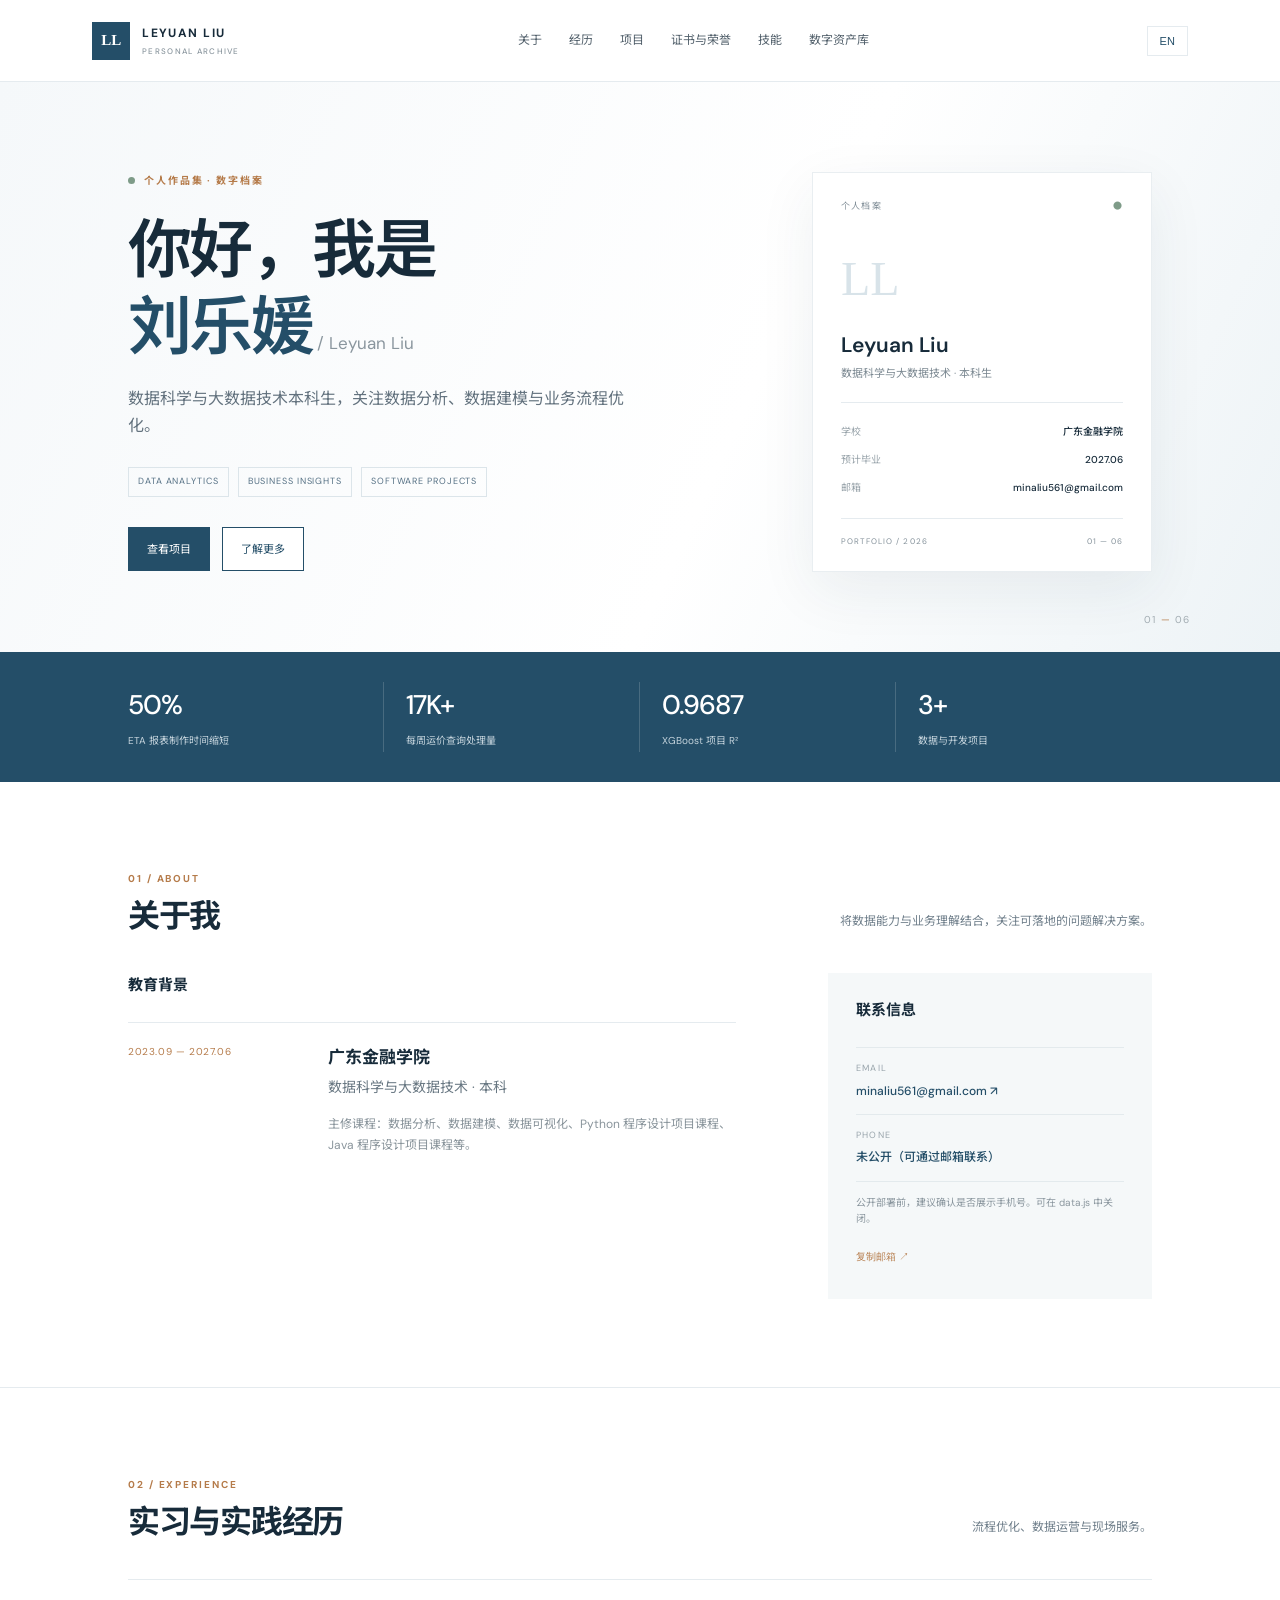
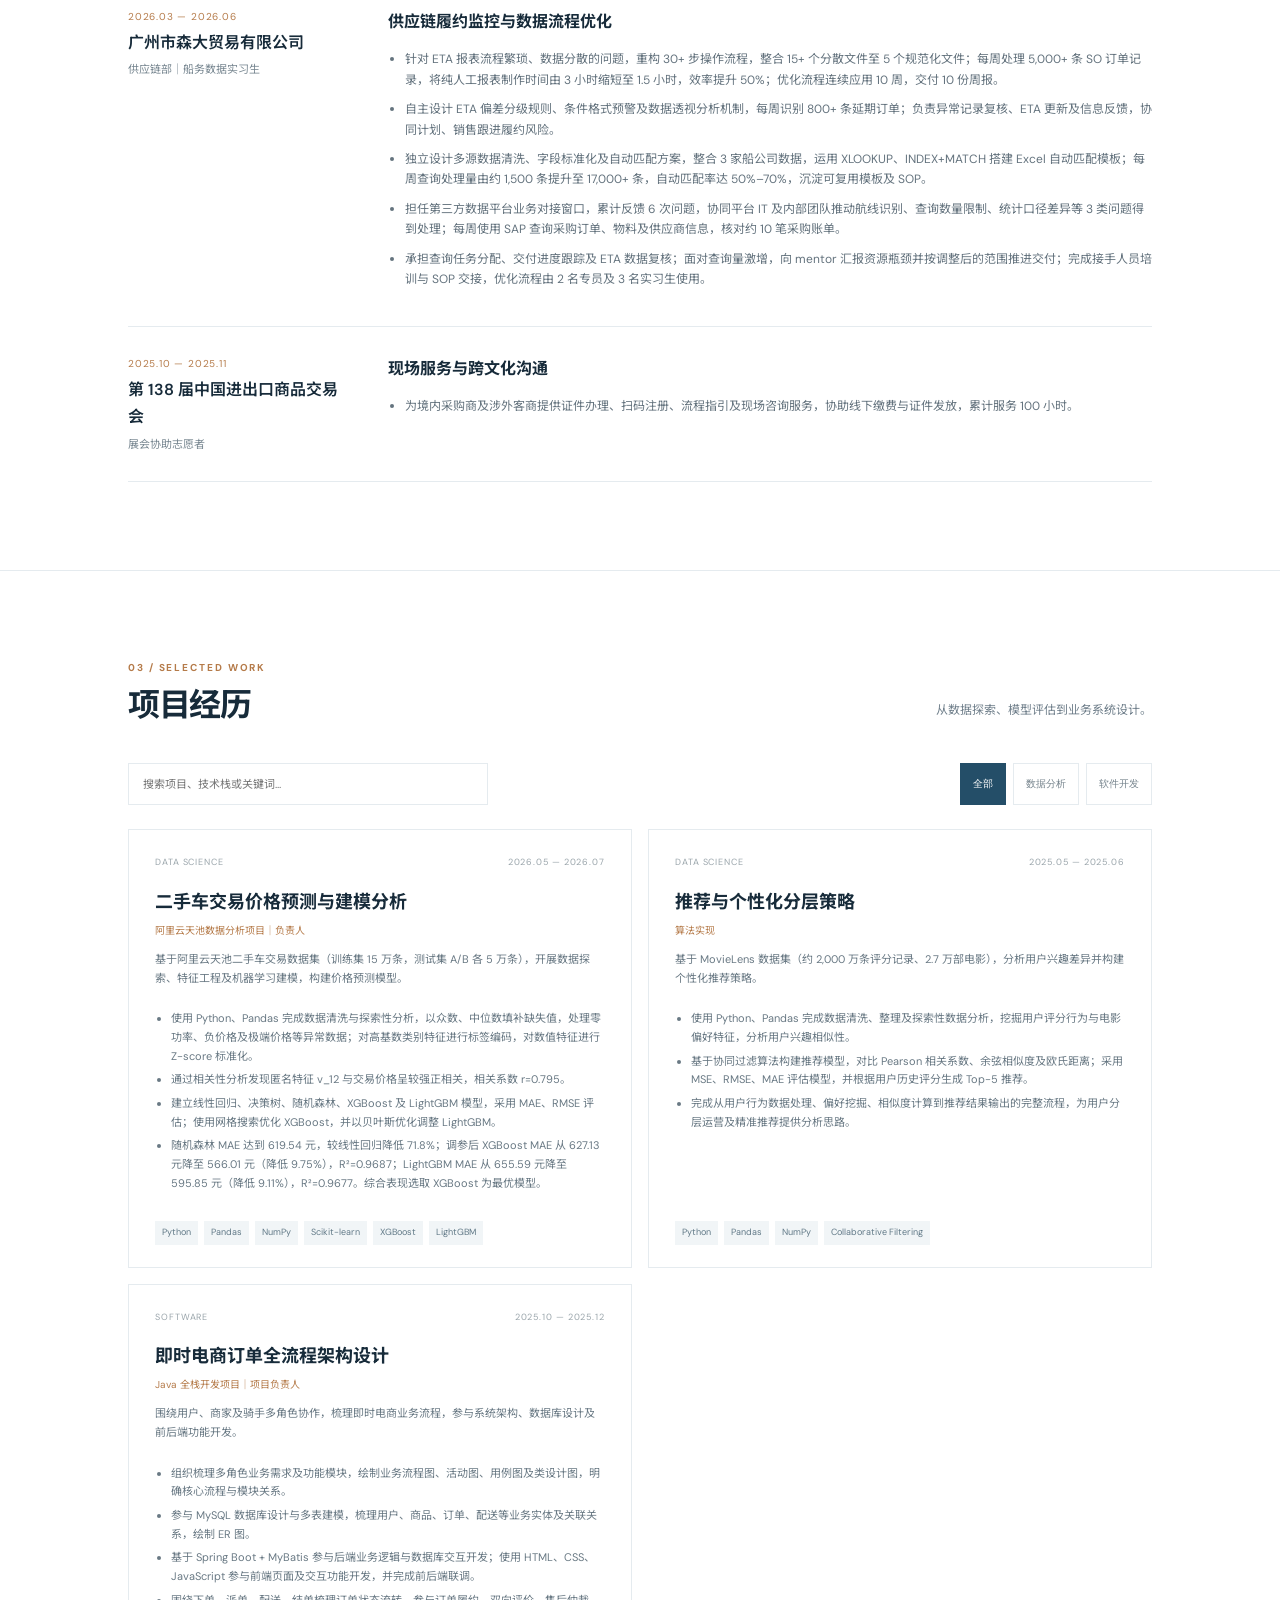
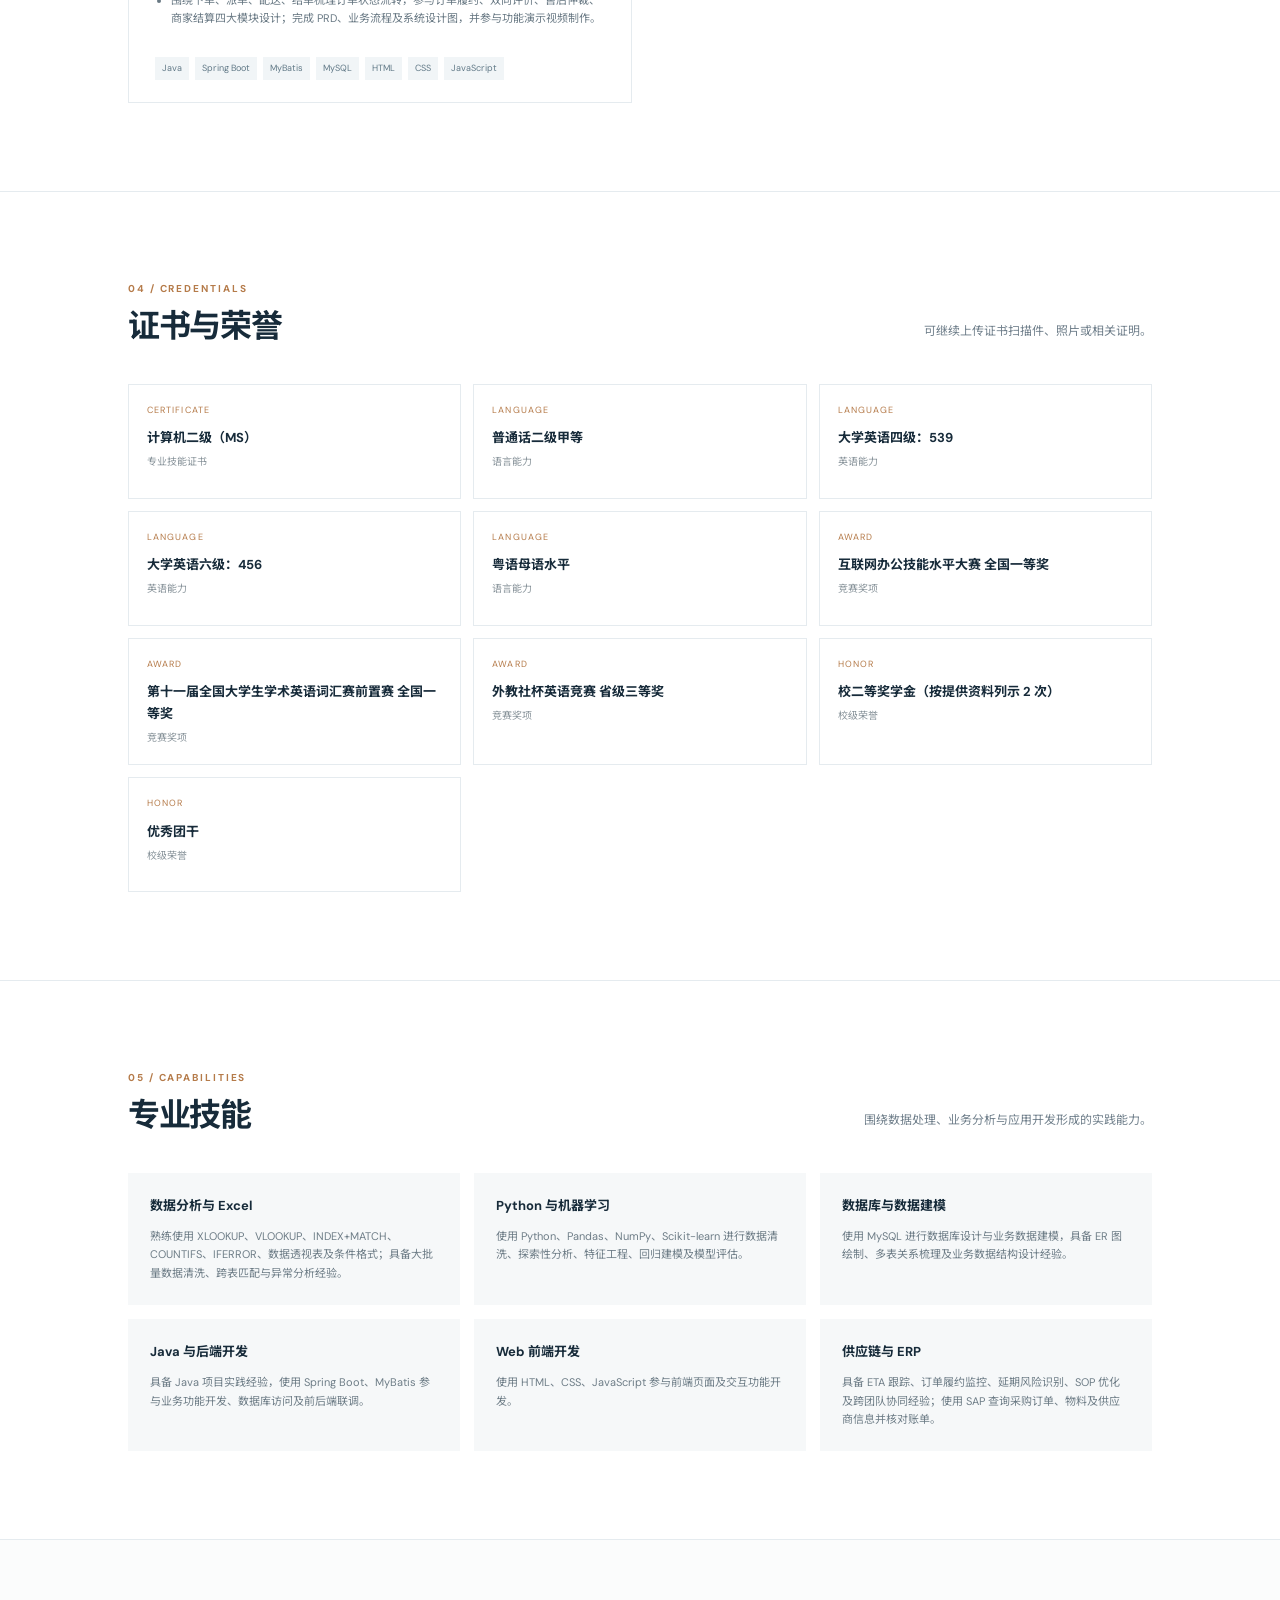
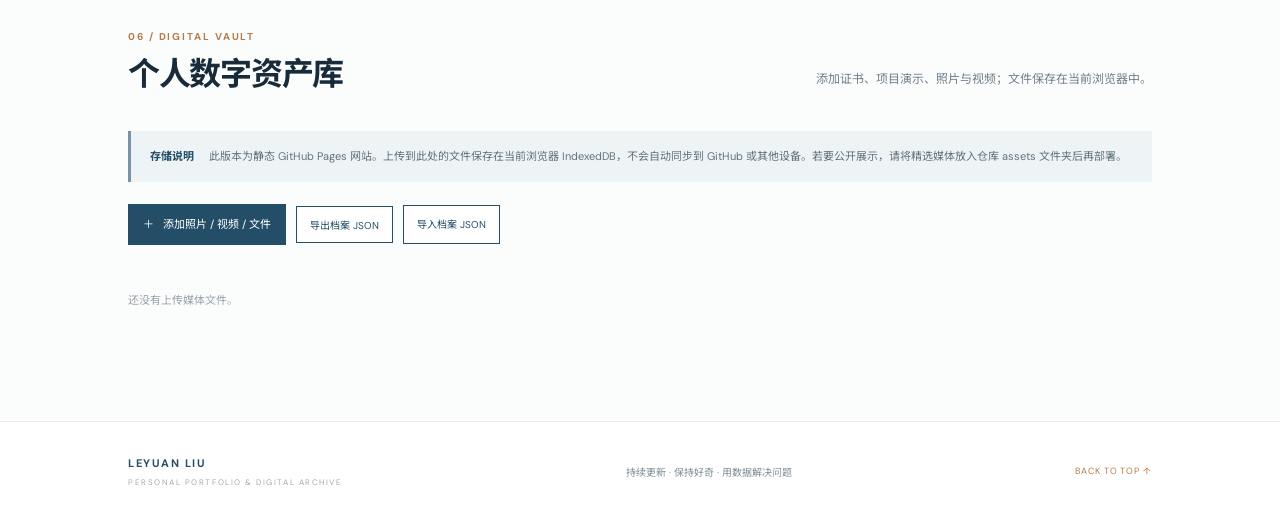
==== index.html @ 960353a4 "Add files via upload" ====
<!doctype html>
<html lang="zh-CN">
<head>
  <meta charset="utf-8">
  <meta name="viewport" content="width=device-width, initial-scale=1">
  <meta name="description" content="刘乐媛 Leyuan Liu — Personal Portfolio & Digital Archive">
  <title>刘乐媛 | Leyuan Liu — Personal Portfolio</title>
  <link rel="preconnect" href="https://fonts.googleapis.com">
  <link rel="preconnect" href="https://fonts.gstatic.com" crossorigin>
  <link href="https://fonts.googleapis.com/css2?family=DM+Sans:wght@400;500;600;700&family=Noto+Sans+SC:wght@400;500;600;700;800&display=swap" rel="stylesheet">
  <link rel="stylesheet" href="styles.css">
</head>
<body>
  <div class="shell">
    <header class="topbar">
      <a class="brand" href="#home"><span class="brand-mark">LL</span><span>LEYUAN LIU<span class="brand-sub">PERSONAL ARCHIVE</span></span></a>
      <nav id="nav">
        <a href="#about" data-i18n="navAbout">关于</a><a href="#experience" data-i18n="navExperience">经历</a>
        <a href="#projects" data-i18n="navProjects">项目</a><a href="#credentials" data-i18n="navCredentials">证书与荣誉</a>
        <a href="#skills" data-i18n="navSkills">技能</a><a href="#vault" data-i18n="navVault">数字资产库</a>
      </nav>
      <div class="top-actions">
        <button class="lang-btn" id="langToggle" aria-label="Switch language">EN</button>
        <button class="menu-btn" id="menuToggle" aria-label="Open menu">☰</button>
      </div>
    </header>

    <main id="home">
      <section class="hero">
        <div class="hero-copy">
          <div class="eyebrow"><span class="pulse"></span><span data-i18n="heroEyebrow">个人作品集 · 数字档案</span></div>
          <h1><span data-i18n="heroHello">你好，我是</span><br><em>刘乐媛</em><span class="latin"> / Leyuan Liu</span></h1>
          <p class="hero-lead" data-i18n="heroLead">数据科学与大数据技术本科生，关注数据分析、数据建模与业务流程优化。</p>
          <div class="hero-tags"><span>DATA ANALYTICS</span><span>BUSINESS INSIGHTS</span><span>SOFTWARE PROJECTS</span></div>
          <div class="hero-actions">
            <a class="btn primary" href="#projects" data-i18n="viewProjects">查看项目 <span>↗</span></a>
            <a class="btn secondary" href="#about" data-i18n="moreAbout">了解更多</a>
          </div>
        </div>
        <div class="hero-panel">
          <div class="panel-top"><span data-i18n="profileCard">个人档案</span><span class="live-dot">●</span></div>
          <div class="monogram">LL</div>
          <div class="panel-name">Leyuan Liu</div>
          <div class="panel-role" data-i18n="studentRole">数据科学与大数据技术 · 本科生</div>
          <div class="panel-divider"></div>
          <div class="panel-meta"><span data-i18n="locationLabel">学校</span><b data-i18n="schoolShort">广东金融学院</b></div>
          <div class="panel-meta"><span data-i18n="gradLabel">预计毕业</span><b>2027.06</b></div>
          <div class="panel-meta"><span data-i18n="emailLabel">邮箱</span><b>minaliu561@gmail.com</b></div>
          <div class="panel-foot"><span>PORTFOLIO / 2026</span><span>01 — 06</span></div>
        </div>
        <div class="hero-index">01 <span>—</span> 06</div>
      </section>

      <section class="metrics">
        <div><strong>50%</strong><span data-i18n="metric1">ETA 报表制作时间缩短</span></div>
        <div><strong>17K+</strong><span data-i18n="metric2">每周运价查询处理量</span></div>
        <div><strong>0.9687</strong><span data-i18n="metric3">XGBoost 项目 R²</span></div>
        <div><strong>3+</strong><span data-i18n="metric4">数据与开发项目</span></div>
      </section>

      <section class="section" id="about">
        <div class="section-head"><div><div class="kicker">01 / ABOUT</div><h2 data-i18n="aboutTitle">关于我</h2></div><p data-i18n="aboutIntro">将数据能力与业务理解结合，关注可落地的问题解决方案。</p></div>
        <div class="about-grid">
          <article class="about-main">
            <h3 data-i18n="educationTitle">教育背景</h3>
            <div class="timeline-item">
              <div class="timeline-date">2023.09 — 2027.06</div>
              <div><h4 data-i18n="university">广东金融学院</h4><p data-i18n="major">数据科学与大数据技术 · 本科</p><p class="muted" data-i18n="courses">主修课程：数据分析、数据建模、数据可视化、Python 程序设计项目课程、Java 程序设计项目课程等。</p></div>
            </div>
          </article>
          <aside class="contact-card">
            <h3 data-i18n="contactTitle">联系信息</h3>
            <p><span>EMAIL</span><a href="mailto:minaliu561@gmail.com">minaliu561@gmail.com ↗</a></p>
            <p><span>PHONE</span><b id="phoneText">+86 178 1728 1152</b></p>
            <p class="privacy-note" data-i18n="privacyNote">公开部署前，建议确认是否展示手机号。可在 data.js 中关闭。</p>
            <button class="text-btn" id="copyEmail" data-i18n="copyEmail">复制邮箱 ↗</button>
          </aside>
        </div>
      </section>

      <section class="section" id="experience">
        <div class="section-head"><div><div class="kicker">02 / EXPERIENCE</div><h2 data-i18n="experienceTitle">实习与实践经历</h2></div><p data-i18n="experienceIntro">流程优化、数据运营与现场服务。</p></div>
        <div id="experienceList" class="stack-list"></div>
      </section>

      <section class="section" id="projects">
        <div class="section-head"><div><div class="kicker">03 / SELECTED WORK</div><h2 data-i18n="projectsTitle">项目经历</h2></div><p data-i18n="projectsIntro">从数据探索、模型评估到业务系统设计。</p></div>
        <div class="filter-row"><input id="searchInput" type="search" data-i18n-placeholder="searchPlaceholder" placeholder="搜索项目、技术栈或关键词…"><div id="filterButtons" class="filters"></div></div>
        <div id="projectGrid" class="project-grid"></div>
      </section>

      <section class="section" id="credentials">
        <div class="section-head"><div><div class="kicker">04 / CREDENTIALS</div><h2 data-i18n="credentialsTitle">证书与荣誉</h2></div><p data-i18n="credentialsIntro">可继续上传证书扫描件、照片或相关证明。</p></div>
        <div id="credentialGrid" class="credential-grid"></div>
      </section>

      <section class="section" id="skills">
        <div class="section-head"><div><div class="kicker">05 / CAPABILITIES</div><h2 data-i18n="skillsTitle">专业技能</h2></div><p data-i18n="skillsIntro">围绕数据处理、业务分析与应用开发形成的实践能力。</p></div>
        <div id="skillGrid" class="skill-grid"></div>
      </section>

      <section class="section vault-section" id="vault">
        <div class="section-head"><div><div class="kicker">06 / DIGITAL VAULT</div><h2 data-i18n="vaultTitle">个人数字资产库</h2></div><p data-i18n="vaultIntro">添加证书、项目演示、照片与视频；文件保存在当前浏览器中。</p></div>
        <div class="vault-notice"><b data-i18n="vaultNoticeTitle">存储说明</b><span data-i18n="vaultNotice">此版本为静态 GitHub Pages 网站。上传到此处的文件保存在当前浏览器 IndexedDB，不会自动同步到 GitHub 或其他设备。若要公开展示，请将精选媒体放入仓库 assets 文件夹后再部署。</span></div>
        <div class="vault-controls">
          <label class="upload-btn">＋ <span data-i18n="addMedia">添加照片 / 视频 / 文件</span><input id="mediaInput" type="file" accept="image/*,video/*,.pdf" multiple hidden></label>
          <button class="btn secondary small" id="exportData" data-i18n="exportData">导出档案 JSON</button>
          <label class="btn secondary small import-btn" data-i18n="importData">导入档案 JSON<input id="importInput" type="file" accept="application/json" hidden></label>
        </div>
        <div id="mediaGrid" class="media-grid"><div class="empty-state" data-i18n="emptyMedia">还没有上传媒体文件。</div></div>
      </section>
    </main>
    <footer><div class="footer-brand">LEYUAN LIU<span>PERSONAL PORTFOLIO & DIGITAL ARCHIVE</span></div><div data-i18n="footerText">持续更新 · 保持好奇 · 用数据解决问题</div><a href="#home">BACK TO TOP ↑</a></footer>
  </div>
  <script src="data.js"></script>
  <script src="app.js"></script>
</body>
</html>
---- styles.css ----
*{box-sizing:border-box} :root{--ink:#172b3a;--muted:#71808c;--line:#e5ebef;--paper:#f7f9fa;--blue:#244e68;--blue2:#dce8ee;--accent:#b57b4a;--white:#fff}html{scroll-behavior:smooth;scroll-padding-top:90px}body{margin:0;background:var(--paper);color:var(--ink);font-family:"DM Sans","Noto Sans SC",sans-serif;font-size:14px;line-height:1.7}.shell{max-width:1440px;margin:auto;background:#fff;min-height:100vh}.topbar{height:82px;padding:0 7.2%;display:flex;align-items:center;justify-content:space-between;border-bottom:1px solid var(--line);position:sticky;top:0;background:rgba(255,255,255,.95);backdrop-filter:blur(14px);z-index:20}.brand{display:flex;align-items:center;gap:12px;text-decoration:none;color:var(--ink);font-weight:700;letter-spacing:.12em;font-size:12px}.brand-mark{width:38px;height:38px;background:var(--blue);color:#fff;display:grid;place-items:center;font-family:Georgia,serif;font-size:15px;letter-spacing:0}.brand-sub{display:block;font-size:8px;color:#8a969e;letter-spacing:.16em;font-weight:500;margin-top:2px}nav{display:flex;gap:27px}nav a{color:#53616c;text-decoration:none;font-size:12px}nav a:hover{color:var(--accent)}.top-actions{display:flex;gap:10px}.lang-btn,.menu-btn{border:1px solid var(--line);background:white;padding:8px 12px;color:var(--blue);font-size:11px;cursor:pointer}.menu-btn{display:none}.hero{position:relative;min-height:520px;padding:90px 10% 80px;background:linear-gradient(115deg,#f5f8fa 0%,#fff 58%,#edf3f6 100%);display:grid;grid-template-columns:1.25fr .75fr;align-items:center;gap:8%}.eyebrow,.kicker{font-size:10px;letter-spacing:.19em;color:var(--accent);font-weight:700}.pulse{display:inline-block;width:7px;height:7px;border-radius:50%;background:#7e9b88;margin-right:9px}.hero h1{font-size:clamp(38px,5vw,64px);line-height:1.2;letter-spacing:-.04em;margin:24px 0 18px;font-weight:600}.hero h1 em{font-style:normal;color:var(--blue)}.latin{font-size:17px;color:#8a969e;letter-spacing:0;font-weight:400}.hero-lead{max-width:510px;color:#63727e;font-size:16px}.hero-tags{display:flex;flex-wrap:wrap;gap:9px;margin:28px 0}.hero-tags span{font-size:9px;letter-spacing:.1em;color:#557084;border:1px solid #dce5ea;padding:6px 9px}.hero-actions{display:flex;gap:12px;margin-top:30px}.btn{display:inline-flex;align-items:center;gap:20px;text-decoration:none;padding:12px 18px;font-size:11px;cursor:pointer;border:1px solid var(--blue);font-family:inherit}.primary{background:var(--blue);color:#fff}.secondary{background:#fff;color:var(--blue)}.btn:hover,.upload-btn:hover{transform:translateY(-1px)}.hero-panel{background:#fff;padding:26px 28px 22px;box-shadow:0 18px 55px #213d4b12;border:1px solid #e9eef1;max-width:340px;width:100%;justify-self:end}.panel-top,.panel-foot{display:flex;justify-content:space-between;color:#84919a;font-size:9px;letter-spacing:.13em}.live-dot{color:#7e9b88}.monogram{font-family:Georgia,serif;font-size:48px;color:#d8e3e9;margin:24px 0 8px}.panel-name{font-size:21px;font-weight:600}.panel-role{font-size:11px;color:#7c8992}.panel-divider{height:1px;background:var(--line);margin:20px 0}.panel-meta{display:flex;justify-content:space-between;gap:12px;font-size:10px;margin:11px 0}.panel-meta span{color:#98a3aa}.panel-meta b{font-weight:500;text-align:right}.panel-foot{border-top:1px solid var(--line);padding-top:16px;margin-top:22px;font-size:8px}.hero-index{position:absolute;bottom:24px;right:7%;font-size:10px;color:#a1abb1;letter-spacing:.12em}.hero-index span{color:var(--accent)}.metrics{display:grid;grid-template-columns:repeat(4,1fr);padding:30px 10%;background:var(--blue);color:#fff}.metrics div{padding:0 22px;border-right:1px solid #ffffff2a}.metrics div:first-child{padding-left:0}.metrics div:last-child{border:0}.metrics strong{display:block;font-size:27px;font-weight:500;letter-spacing:-.04em}.metrics span{font-size:10px;color:#c4d3dc}.section{padding:88px 10%;border-bottom:1px solid var(--line)}.section-head{display:flex;justify-content:space-between;align-items:end;gap:30px;margin-bottom:38px}.section-head h2{font-size:32px;line-height:1.2;margin:10px 0 0;letter-spacing:-.04em}.section-head>p{max-width:360px;color:var(--muted);font-size:12px;margin:0 0 4px}.about-grid{display:grid;grid-template-columns:1.5fr .8fr;gap:9%}.about-main h3,.contact-card h3{font-size:15px;margin:0 0 24px}.timeline-item{display:grid;grid-template-columns:175px 1fr;gap:25px;padding:20px 0;border-top:1px solid var(--line)}.timeline-date{font-size:10px;color:var(--accent);letter-spacing:.06em}.timeline-item h4{margin:0;font-size:17px}.timeline-item p{margin:4px 0;color:#687782}.timeline-item .muted{font-size:12px;color:#89949b;margin-top:14px}.contact-card{background:#f5f8f9;padding:25px 28px}.contact-card p{border-top:1px solid #e3eaed;padding:13px 0;margin:0;display:flex;flex-direction:column;gap:4px}.contact-card p span{font-size:9px;color:#98a4ab;letter-spacing:.14em}.contact-card a,.contact-card b{font-size:12px;color:var(--blue);font-weight:500;text-decoration:none;overflow-wrap:anywhere}.privacy-note{font-size:10px;color:#8a969e!important;line-height:1.6}.text-btn{border:0;background:none;color:var(--accent);font-size:10px;padding:10px 0;cursor:pointer}.stack-list{border-top:1px solid var(--line)}.experience-card{display:grid;grid-template-columns:220px 1fr;gap:40px;padding:28px 0;border-bottom:1px solid var(--line)}.exp-date{font-size:10px;color:var(--accent);letter-spacing:.08em}.exp-company{font-weight:600;font-size:16px;margin:4px 0}.exp-role{font-size:11px;color:#788791}.exp-content h3{font-size:16px;margin:0 0 14px}.exp-content ul{padding-left:17px;margin:0;color:#64737e}.exp-content li{margin:9px 0;font-size:12px}.filter-row{display:flex;justify-content:space-between;gap:20px;margin-bottom:24px}input[type=search]{width:min(360px,100%);border:1px solid var(--line);padding:11px 14px;font:inherit;font-size:11px;outline:none}.filters{display:flex;gap:7px;flex-wrap:wrap}.filter-btn{border:1px solid var(--line);background:#fff;color:#75838c;padding:8px 12px;font-size:10px;cursor:pointer}.filter-btn.active{background:var(--blue);border-color:var(--blue);color:#fff}.project-grid{display:grid;grid-template-columns:repeat(2,1fr);gap:16px}.project-card{border:1px solid var(--line);padding:25px 26px 22px;display:flex;flex-direction:column;min-height:300px;transition:.2s}.project-card:hover{border-color:#b7c9d3;box-shadow:0 10px 28px #244e680d;transform:translateY(-2px)}.project-top{display:flex;justify-content:space-between;gap:12px;color:#9aa5ab;font-size:9px;letter-spacing:.1em}.project-card h3{font-size:18px;line-height:1.4;margin:19px 0 7px}.project-sub{font-size:10px;color:var(--accent)}.project-card p{font-size:11px;color:#697984}.project-card ul{padding-left:16px;margin:6px 0;color:#697984}.project-card li{font-size:11px;margin:5px 0}.tech-list{display:flex;flex-wrap:wrap;gap:6px;margin-top:auto;padding-top:18px}.tech-list span{background:#f1f5f7;color:#617987;padding:4px 7px;font-size:9px}.credential-grid{display:grid;grid-template-columns:repeat(3,1fr);gap:12px}.credential{border:1px solid var(--line);padding:18px;min-height:115px}.credential .cred-type{font-size:9px;color:var(--accent);letter-spacing:.12em}.credential h3{font-size:13px;margin:9px 0 4px}.credential p{font-size:10px;color:#89949b;margin:0}.skill-grid{display:grid;grid-template-columns:repeat(3,1fr);gap:14px}.skill-card{background:#f6f8f9;padding:22px}.skill-card h3{font-size:13px;margin:0 0 10px}.skill-card p{font-size:11px;color:#6e7d87;margin:0}.vault-section{background:#fbfcfc}.vault-notice{padding:16px 19px;background:#eef4f6;border-left:3px solid #7894a4;display:flex;gap:15px;font-size:11px;color:#61737f}.vault-notice b{white-space:nowrap;color:var(--blue)}.vault-controls{display:flex;gap:10px;align-items:center;margin:22px 0}.upload-btn{background:var(--blue);color:#fff;padding:11px 15px;font-size:11px;cursor:pointer;display:inline-flex;gap:9px;align-items:center}.small{padding:10px 13px;font-size:10px}.import-btn{cursor:pointer}.media-grid{display:grid;grid-template-columns:repeat(4,1fr);gap:12px}.media-item{border:1px solid var(--line);padding:9px;min-width:0}.media-item img,.media-item video{width:100%;height:130px;object-fit:cover;background:#edf1f3}.media-item .file-preview{height:130px;display:grid;place-items:center;background:#edf1f3;color:#68808e;font-size:30px}.media-item p{font-size:10px;overflow-wrap:anywhere;margin:7px 0}.media-item button{border:0;background:none;color:#a15e4d;font-size:10px;cursor:pointer;padding:2px}.empty-state{color:#99a4aa;font-size:11px;padding:24px 0}footer{padding:32px 10%;display:flex;align-items:center;justify-content:space-between;gap:20px;color:#829099;font-size:10px}.footer-brand{font-size:11px;letter-spacing:.14em;color:var(--blue);font-weight:700}.footer-brand span{display:block;font-size:8px;color:#a0aaaf;font-weight:400;margin-top:3px}footer a{color:var(--accent);text-decoration:none;font-size:9px;letter-spacing:.1em}
@media(max-width:900px){.topbar{padding:0 5%}nav{gap:13px}.hero{padding:70px 7%;gap:4%}.section{padding:70px 7%}.metrics{padding:25px 7%}.metrics div{padding:0 12px}.about-grid{gap:4%}.experience-card{grid-template-columns:175px 1fr;gap:25px}}
@media(max-width:700px){.topbar{height:68px}.menu-btn{display:block}nav{display:none;position:absolute;top:68px;left:0;right:0;background:#fff;padding:18px 6%;border-bottom:1px solid var(--line);flex-direction:column;gap:14px}nav.open{display:flex}.hero{grid-template-columns:1fr;padding:58px 7% 70px}.hero-panel{justify-self:start;margin-top:20px;max-width:none}.hero h1{font-size:43px}.metrics{grid-template-columns:repeat(2,1fr);gap:20px}.metrics div{border:0;padding:0}.section{padding:60px 7%}.section-head{display:block}.section-head>p{margin-top:14px}.about-grid,.project-grid{grid-template-columns:1fr}.timeline-item{grid-template-columns:1fr;gap:6px}.experience-card{grid-template-columns:1fr;gap:10px}.credential-grid,.skill-grid{grid-template-columns:repeat(2,1fr)}.filter-row{display:block}.filters{margin-top:12px}.media-grid{grid-template-columns:repeat(2,1fr)}.vault-notice{display:block}.vault-notice b{display:block;margin-bottom:5px}.vault-controls{flex-wrap:wrap}footer{padding:28px 7%;flex-wrap:wrap}}
@media(max-width:420px){.credential-grid,.skill-grid{grid-template-columns:1fr}.hero-tags{gap:5px}.hero-tags span{font-size:8px}.metrics strong{font-size:23px}}
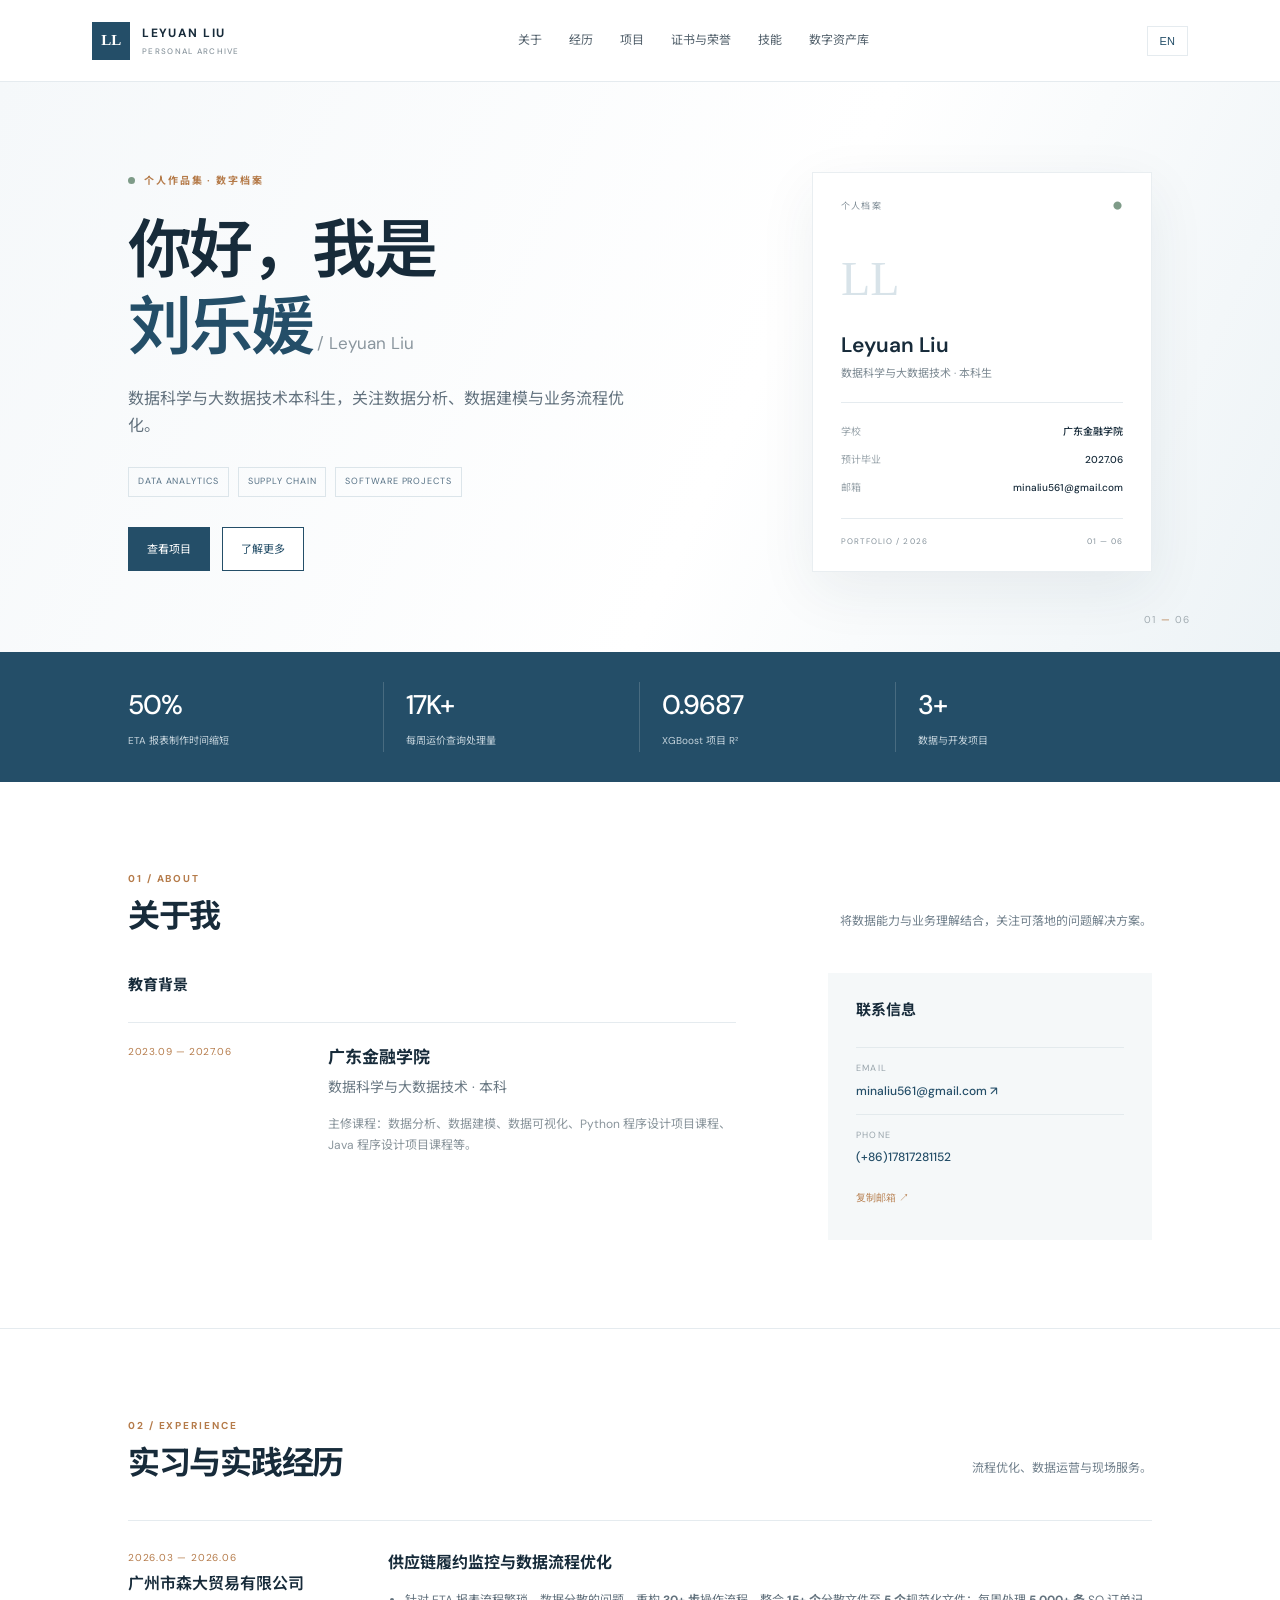
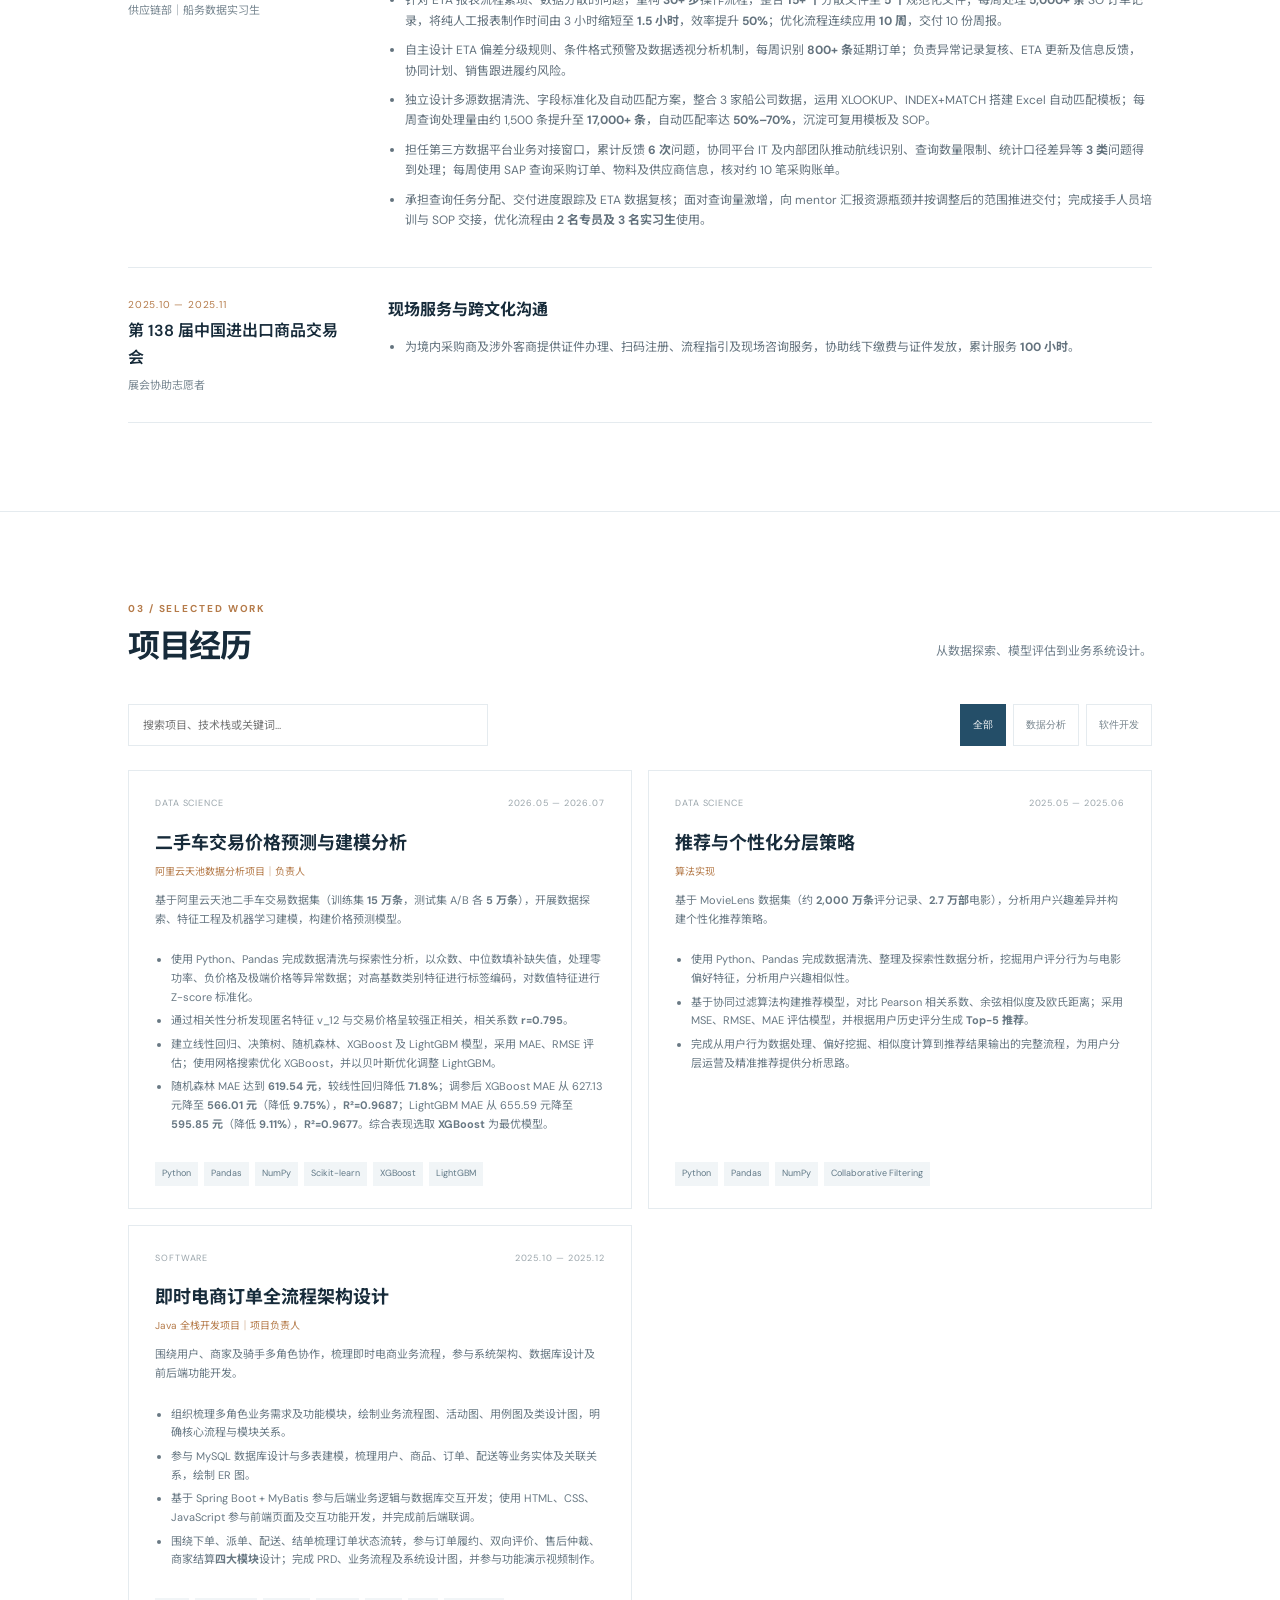
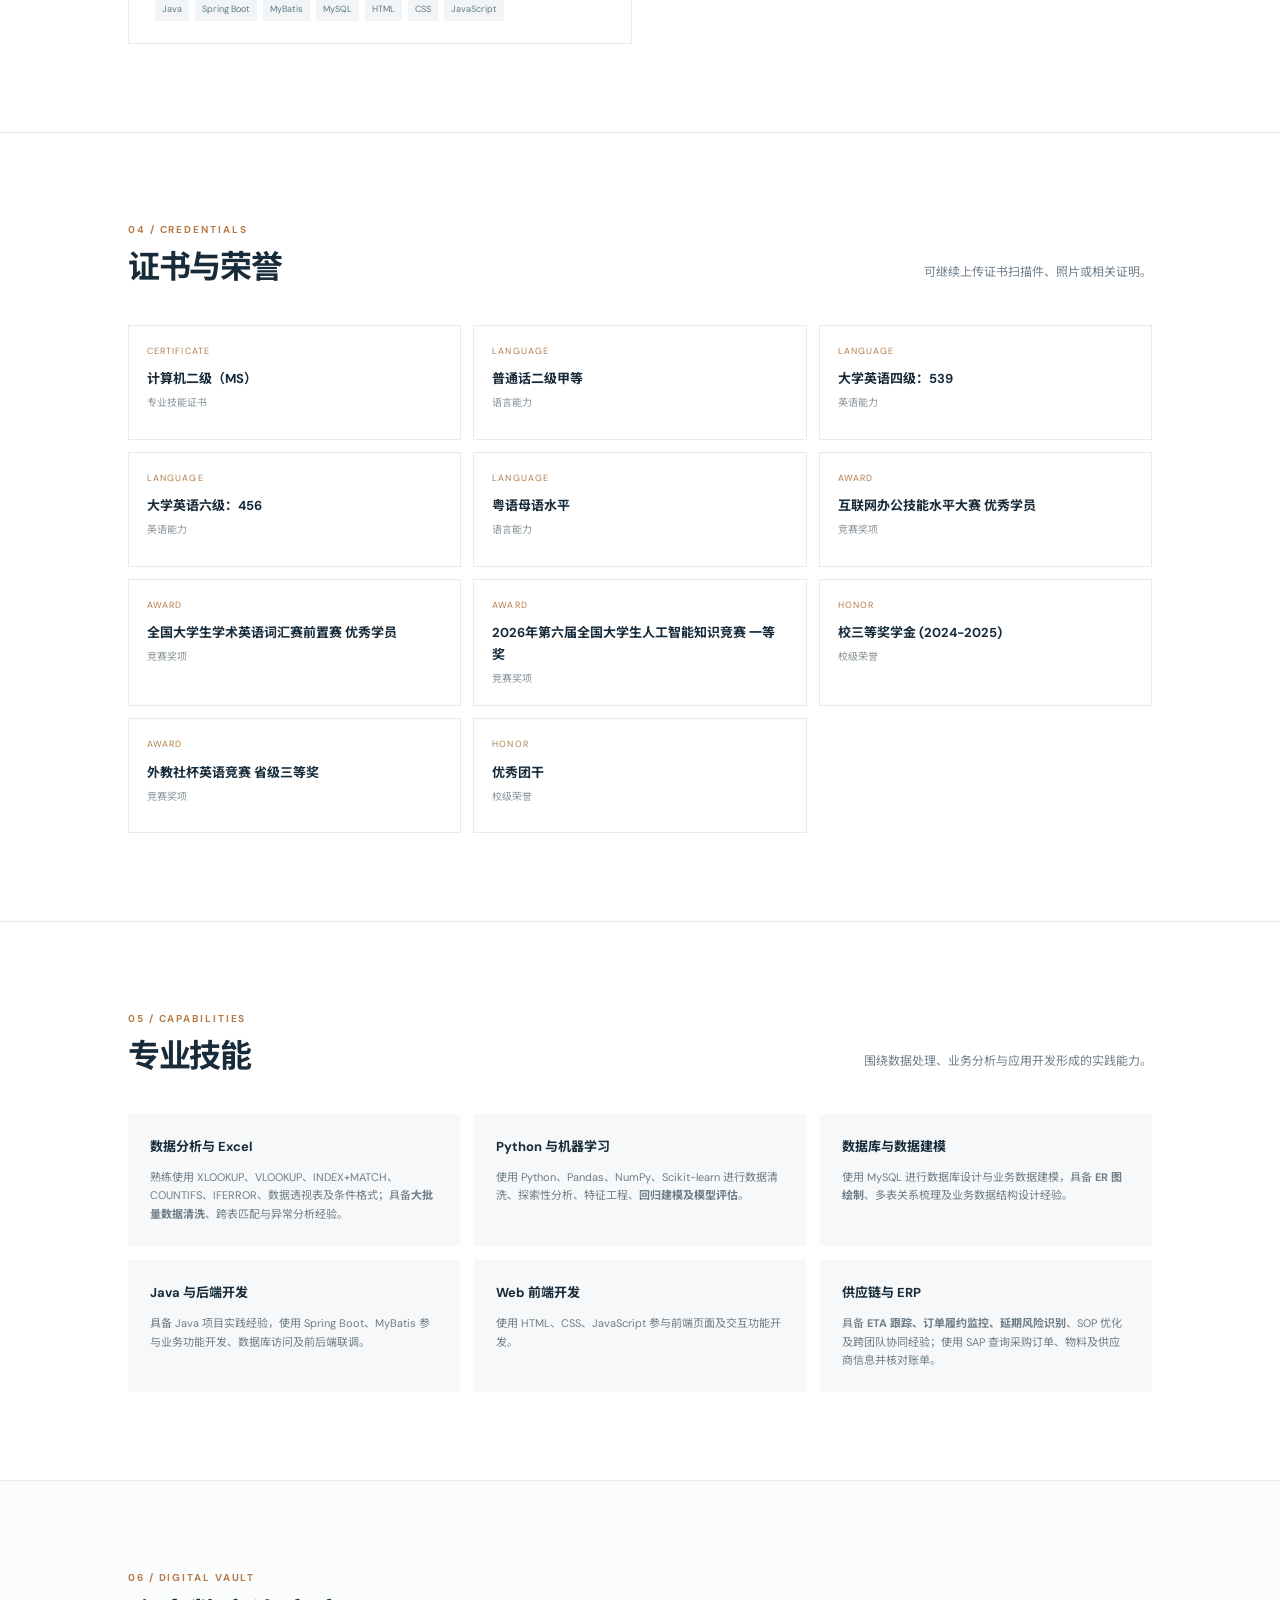
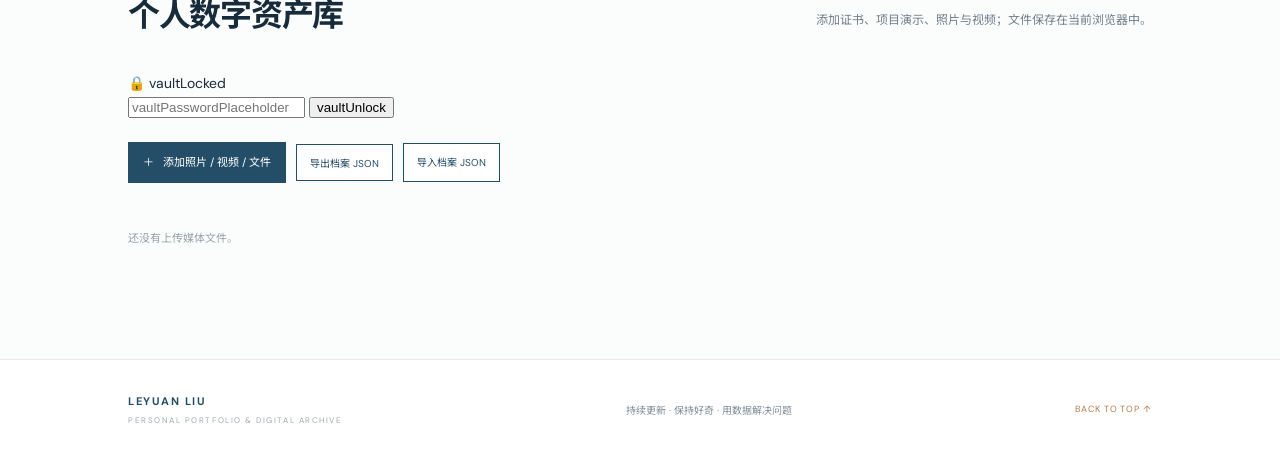
==== commit a24226f2: "Update index.html" ====
--- a/index.html
+++ b/index.html
@@ -30,8 +30,8 @@
         <div class="hero-copy">
           <div class="eyebrow"><span class="pulse"></span><span data-i18n="heroEyebrow">个人作品集 · 数字档案</span></div>
           <h1><span data-i18n="heroHello">你好，我是</span><br><em>刘乐媛</em><span class="latin"> / Leyuan Liu</span></h1>
-          <p class="hero-lead" data-i18n="heroLead">数据科学与大数据技术本科生，关注数据分析、数据建模与业务流程优化。</p>
-          <div class="hero-tags"><span>DATA ANALYTICS</span><span>BUSINESS INSIGHTS</span><span>SOFTWARE PROJECTS</span></div>
+          <p class="hero-lead" data-i18n="heroLead">数据科学与大数据技术本科生，关注数据分析、数据建模与供应链方向。</p>
+          <div class="hero-tags"><span>DATA ANALYTICS</span><span>SUPPLY CHAIN</span><span>SOFTWARE PROJECTS</span></div>
           <div class="hero-actions">
             <a class="btn primary" href="#projects" data-i18n="viewProjects">查看项目 <span>↗</span></a>
             <a class="btn secondary" href="#about" data-i18n="moreAbout">了解更多</a>
@@ -71,8 +71,7 @@
           <aside class="contact-card">
             <h3 data-i18n="contactTitle">联系信息</h3>
             <p><span>EMAIL</span><a href="mailto:minaliu561@gmail.com">minaliu561@gmail.com ↗</a></p>
-            <p><span>PHONE</span><b id="phoneText">+86 178 1728 1152</b></p>
-            <p class="privacy-note" data-i18n="privacyNote">公开部署前，建议确认是否展示手机号。可在 data.js 中关闭。</p>
+            <p><span>PHONE</span><b id="phoneText">(+86)17817281152</b></p>
             <button class="text-btn" id="copyEmail" data-i18n="copyEmail">复制邮箱 ↗</button>
           </aside>
         </div>
@@ -90,7 +89,7 @@
       </section>
 
       <section class="section" id="credentials">
-        <div class="section-head"><div><div class="kicker">04 / CREDENTIALS</div><h2 data-i18n="credentialsTitle">证书与荣誉</h2></div><p data-i18n="credentialsIntro">可继续上传证书扫描件、照片或相关证明。</p></div>
+        <div class="section-head"><div><div class="kicker">04 / CREDENTIALS</div><h2 data-i18n="credentialsTitle">证书与荣誉</h2></div><p data-i18n="credentialsIntro">可继续上传证书扫描件、照片或相关证明。点击可查看大图。</p></div>
         <div id="credentialGrid" class="credential-grid"></div>
       </section>
 
@@ -101,18 +100,34 @@
 
       <section class="section vault-section" id="vault">
         <div class="section-head"><div><div class="kicker">06 / DIGITAL VAULT</div><h2 data-i18n="vaultTitle">个人数字资产库</h2></div><p data-i18n="vaultIntro">添加证书、项目演示、照片与视频；文件保存在当前浏览器中。</p></div>
-        <div class="vault-notice"><b data-i18n="vaultNoticeTitle">存储说明</b><span data-i18n="vaultNotice">此版本为静态 GitHub Pages 网站。上传到此处的文件保存在当前浏览器 IndexedDB，不会自动同步到 GitHub 或其他设备。若要公开展示，请将精选媒体放入仓库 assets 文件夹后再部署。</span></div>
-        <div class="vault-controls">
+
+        <div class="vault-lock" id="vaultLock">
+          <span class="lock-icon" aria-hidden="true">🔒</span>
+          <span class="lock-text" data-i18n="vaultLocked">为了保护隐私，此处已锁定。请输入管理员密码。</span>
+          <div class="lock-form">
+            <input id="vaultPassword" type="password" autocomplete="off" data-i18n-placeholder="vaultPasswordPlaceholder" placeholder="请输入管理员密码">
+            <button type="button" id="vaultUnlock" data-i18n="vaultUnlock">解锁</button>
+          </div>
+          <p class="lock-error" id="vaultError"></p>
+        </div>
+
+        <div class="vault-controls" id="vaultControls" hidden>
           <label class="upload-btn">＋ <span data-i18n="addMedia">添加照片 / 视频 / 文件</span><input id="mediaInput" type="file" accept="image/*,video/*,.pdf" multiple hidden></label>
           <button class="btn secondary small" id="exportData" data-i18n="exportData">导出档案 JSON</button>
-          <label class="btn secondary small import-btn" data-i18n="importData">导入档案 JSON<input id="importInput" type="file" accept="application/json" hidden></label>
+          <label class="btn secondary small import-btn"><span data-i18n="importData">导入档案 JSON</span><input id="importInput" type="file" accept="application/json" hidden></label>
         </div>
+
         <div id="mediaGrid" class="media-grid"><div class="empty-state" data-i18n="emptyMedia">还没有上传媒体文件。</div></div>
       </section>
     </main>
-    <footer><div class="footer-brand">LEYUAN LIU<span>PERSONAL PORTFOLIO & DIGITAL ARCHIVE</span></div><div data-i18n="footerText">持续更新 · 保持好奇 · 用数据解决问题</div><a href="#home">BACK TO TOP ↑</a></footer>
+
+    <footer>
+      <div class="footer-brand">LEYUAN LIU<span>PERSONAL PORTFOLIO & DIGITAL ARCHIVE</span></div>
+      <div data-i18n="footerText">持续更新 · 保持好奇 · 用数据解决问题</div>
+      <a href="#home">BACK TO TOP ↑</a>
+    </footer>
   </div>
   <script src="data.js"></script>
   <script src="app.js"></script>
 </body>
-</html>+</html>
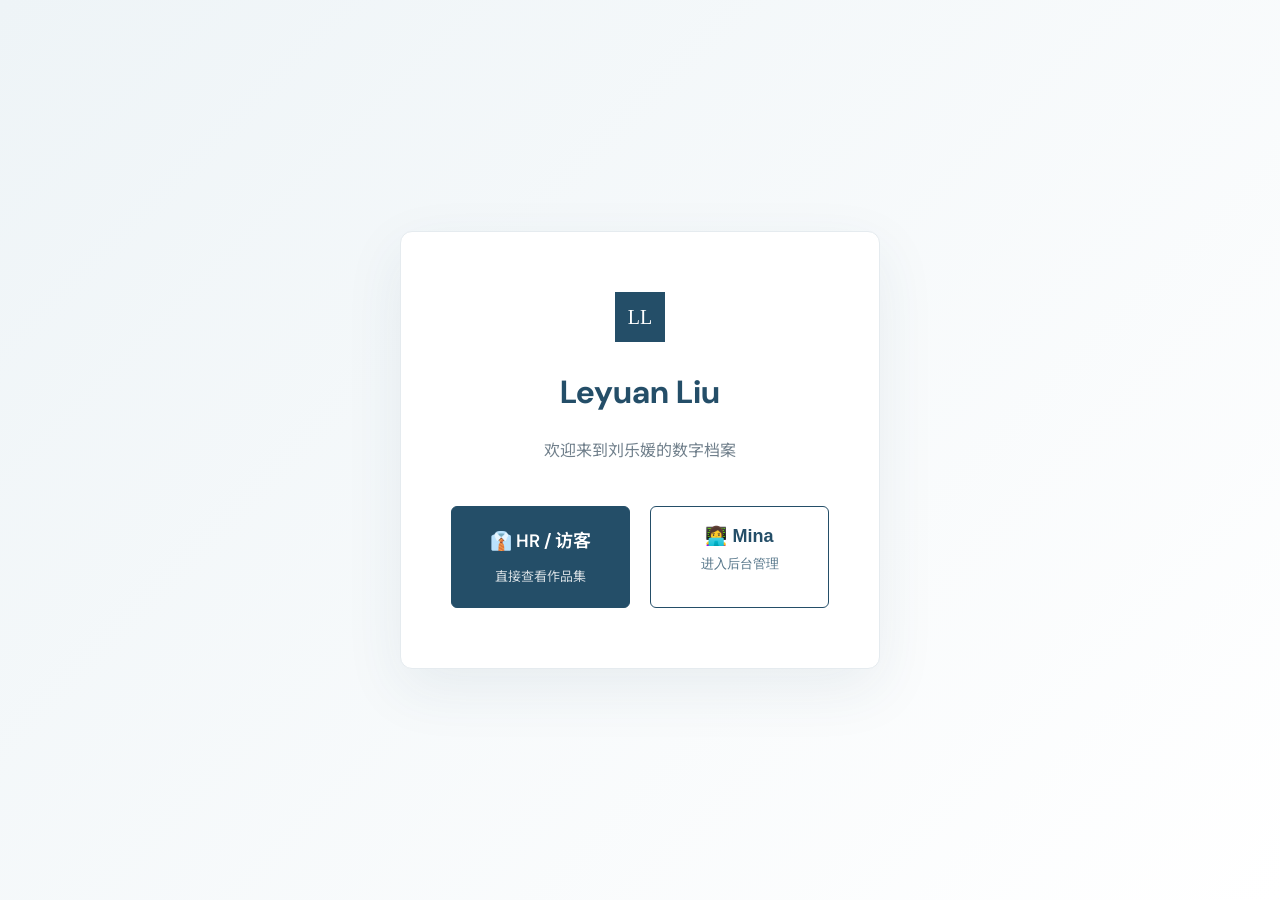
==== commit 9beae1ff: "Update index.html" ====
--- a/index.html
+++ b/index.html
@@ -3,131 +3,69 @@
 <head>
   <meta charset="utf-8">
   <meta name="viewport" content="width=device-width, initial-scale=1">
-  <meta name="description" content="刘乐媛 Leyuan Liu — Personal Portfolio & Digital Archive">
-  <title>刘乐媛 | Leyuan Liu — Personal Portfolio</title>
-  <link rel="preconnect" href="https://fonts.googleapis.com">
-  <link rel="preconnect" href="https://fonts.gstatic.com" crossorigin>
-  <link href="https://fonts.googleapis.com/css2?family=DM+Sans:wght@400;500;600;700&family=Noto+Sans+SC:wght@400;500;600;700;800&display=swap" rel="stylesheet">
+  <title>Welcome | 刘乐媛 Leyuan Liu</title>
+  <link href="https://fonts.googleapis.com/css2?family=DM+Sans:wght@400;500;700&family=Noto+Sans+SC:wght@400;500;700&display=swap" rel="stylesheet">
   <link rel="stylesheet" href="styles.css">
+  <style>
+    /* 专属大门页面的动画与样式 */
+    .gate-container { height: 100vh; display: flex; align-items: center; justify-content: center; background: linear-gradient(135deg, #eef4f7 0%, #fff 100%); }
+    .gate-card { background: #fff; padding: 60px 50px; border-radius: 12px; box-shadow: 0 20px 60px rgba(36,78,104,0.08); text-align: center; max-width: 480px; width: 90%; border: 1px solid #e5ebef; animation: fadeInUp 0.8s ease; }
+    .gate-card h1 { font-size: 32px; color: #244e68; margin-bottom: 10px; }
+    .gate-card p { color: #71808c; margin-bottom: 40px; font-size: 16px; }
+    .gate-btns { display: flex; gap: 20px; justify-content: center; }
+    .gate-btn { flex: 1; padding: 18px 20px; border: 1px solid #244e68; background: #fff; color: #244e68; font-size: 18px; font-weight: 600; border-radius: 6px; cursor: pointer; transition: all 0.3s; text-decoration: none; display: flex; flex-direction: column; align-items: center; gap: 8px; }
+    .gate-btn:hover { background: #244e68; color: #fff; transform: translateY(-3px); box-shadow: 0 10px 20px rgba(36,78,104,0.15); }
+    .gate-btn.primary { background: #244e68; color: #fff; }
+    .gate-btn.primary:hover { background: #1a3b4f; }
+    .admin-form { display: none; margin-top: 20px; flex-direction: column; gap: 12px; }
+    .admin-form input { padding: 14px; border: 1px solid #dce5ea; border-radius: 6px; font-size: 16px; outline: none; text-align: center; }
+    .admin-form input:focus { border-color: #b57b4a; }
+    .admin-form .error { color: #b0413e; font-size: 14px; height: 18px; margin: 0; }
+    @keyframes fadeInUp { from { opacity: 0; transform: translateY(30px); } to { opacity: 1; transform: translateY(0); } }
+  </style>
 </head>
 <body>
-  <div class="shell">
-    <header class="topbar">
-      <a class="brand" href="#home"><span class="brand-mark">LL</span><span>LEYUAN LIU<span class="brand-sub">PERSONAL ARCHIVE</span></span></a>
-      <nav id="nav">
-        <a href="#about" data-i18n="navAbout">关于</a><a href="#experience" data-i18n="navExperience">经历</a>
-        <a href="#projects" data-i18n="navProjects">项目</a><a href="#credentials" data-i18n="navCredentials">证书与荣誉</a>
-        <a href="#skills" data-i18n="navSkills">技能</a><a href="#vault" data-i18n="navVault">数字资产库</a>
-      </nav>
-      <div class="top-actions">
-        <button class="lang-btn" id="langToggle" aria-label="Switch language">EN</button>
-        <button class="menu-btn" id="menuToggle" aria-label="Open menu">☰</button>
+  <div class="gate-container">
+    <div class="gate-card">
+      <div class="brand-mark" style="margin: 0 auto 20px; width: 50px; height: 50px; font-size: 20px;">LL</div>
+      <h1>Leyuan Liu</h1>
+      <p>欢迎来到刘乐媛的数字档案</p>
+      
+      <div class="gate-btns" id="mainBtns">
+        <a href="portfolio.html" class="gate-btn primary">
+          <span>👔 HR / 访客</span>
+          <span style="font-size: 13px; font-weight: 400; opacity: 0.8;">直接查看作品集</span>
+        </a>
+        <button onclick="showAdminForm()" class="gate-btn">
+          <span>👩‍💻 Mina</span>
+          <span style="font-size: 13px; font-weight: 400; opacity: 0.8;">进入后台管理</span>
+        </button>
       </div>
-    </header>
 
-    <main id="home">
-      <section class="hero">
-        <div class="hero-copy">
-          <div class="eyebrow"><span class="pulse"></span><span data-i18n="heroEyebrow">个人作品集 · 数字档案</span></div>
-          <h1><span data-i18n="heroHello">你好，我是</span><br><em>刘乐媛</em><span class="latin"> / Leyuan Liu</span></h1>
-          <p class="hero-lead" data-i18n="heroLead">数据科学与大数据技术本科生，关注数据分析、数据建模与供应链方向。</p>
-          <div class="hero-tags"><span>DATA ANALYTICS</span><span>SUPPLY CHAIN</span><span>SOFTWARE PROJECTS</span></div>
-          <div class="hero-actions">
-            <a class="btn primary" href="#projects" data-i18n="viewProjects">查看项目 <span>↗</span></a>
-            <a class="btn secondary" href="#about" data-i18n="moreAbout">了解更多</a>
-          </div>
-        </div>
-        <div class="hero-panel">
-          <div class="panel-top"><span data-i18n="profileCard">个人档案</span><span class="live-dot">●</span></div>
-          <div class="monogram">LL</div>
-          <div class="panel-name">Leyuan Liu</div>
-          <div class="panel-role" data-i18n="studentRole">数据科学与大数据技术 · 本科生</div>
-          <div class="panel-divider"></div>
-          <div class="panel-meta"><span data-i18n="locationLabel">学校</span><b data-i18n="schoolShort">广东金融学院</b></div>
-          <div class="panel-meta"><span data-i18n="gradLabel">预计毕业</span><b>2027.06</b></div>
-          <div class="panel-meta"><span data-i18n="emailLabel">邮箱</span><b>minaliu561@gmail.com</b></div>
-          <div class="panel-foot"><span>PORTFOLIO / 2026</span><span>01 — 06</span></div>
-        </div>
-        <div class="hero-index">01 <span>—</span> 06</div>
-      </section>
+      <div class="admin-form" id="adminForm">
+        <input type="password" id="adminPwd" placeholder="请输入管理员密码" onkeydown="if(event.key==='Enter') checkPwd()">
+        <button onclick="checkPwd()" class="gate-btn primary" style="padding: 14px; flex-direction: row; justify-content: center;">验证并进入</button>
+        <p class="error" id="adminError"></p>
+      </div>
+    </div>
+  </div>
 
-      <section class="metrics">
-        <div><strong>50%</strong><span data-i18n="metric1">ETA 报表制作时间缩短</span></div>
-        <div><strong>17K+</strong><span data-i18n="metric2">每周运价查询处理量</span></div>
-        <div><strong>0.9687</strong><span data-i18n="metric3">XGBoost 项目 R²</span></div>
-        <div><strong>3+</strong><span data-i18n="metric4">数据与开发项目</span></div>
-      </section>
-
-      <section class="section" id="about">
-        <div class="section-head"><div><div class="kicker">01 / ABOUT</div><h2 data-i18n="aboutTitle">关于我</h2></div><p data-i18n="aboutIntro">将数据能力与业务理解结合，关注可落地的问题解决方案。</p></div>
-        <div class="about-grid">
-          <article class="about-main">
-            <h3 data-i18n="educationTitle">教育背景</h3>
-            <div class="timeline-item">
-              <div class="timeline-date">2023.09 — 2027.06</div>
-              <div><h4 data-i18n="university">广东金融学院</h4><p data-i18n="major">数据科学与大数据技术 · 本科</p><p class="muted" data-i18n="courses">主修课程：数据分析、数据建模、数据可视化、Python 程序设计项目课程、Java 程序设计项目课程等。</p></div>
-            </div>
-          </article>
-          <aside class="contact-card">
-            <h3 data-i18n="contactTitle">联系信息</h3>
-            <p><span>EMAIL</span><a href="mailto:minaliu561@gmail.com">minaliu561@gmail.com ↗</a></p>
-            <p><span>PHONE</span><b id="phoneText">(+86)17817281152</b></p>
-            <button class="text-btn" id="copyEmail" data-i18n="copyEmail">复制邮箱 ↗</button>
-          </aside>
-        </div>
-      </section>
-
-      <section class="section" id="experience">
-        <div class="section-head"><div><div class="kicker">02 / EXPERIENCE</div><h2 data-i18n="experienceTitle">实习与实践经历</h2></div><p data-i18n="experienceIntro">流程优化、数据运营与现场服务。</p></div>
-        <div id="experienceList" class="stack-list"></div>
-      </section>
-
-      <section class="section" id="projects">
-        <div class="section-head"><div><div class="kicker">03 / SELECTED WORK</div><h2 data-i18n="projectsTitle">项目经历</h2></div><p data-i18n="projectsIntro">从数据探索、模型评估到业务系统设计。</p></div>
-        <div class="filter-row"><input id="searchInput" type="search" data-i18n-placeholder="searchPlaceholder" placeholder="搜索项目、技术栈或关键词…"><div id="filterButtons" class="filters"></div></div>
-        <div id="projectGrid" class="project-grid"></div>
-      </section>
-
-      <section class="section" id="credentials">
-        <div class="section-head"><div><div class="kicker">04 / CREDENTIALS</div><h2 data-i18n="credentialsTitle">证书与荣誉</h2></div><p data-i18n="credentialsIntro">可继续上传证书扫描件、照片或相关证明。点击可查看大图。</p></div>
-        <div id="credentialGrid" class="credential-grid"></div>
-      </section>
-
-      <section class="section" id="skills">
-        <div class="section-head"><div><div class="kicker">05 / CAPABILITIES</div><h2 data-i18n="skillsTitle">专业技能</h2></div><p data-i18n="skillsIntro">围绕数据处理、业务分析与应用开发形成的实践能力。</p></div>
-        <div id="skillGrid" class="skill-grid"></div>
-      </section>
-
-      <section class="section vault-section" id="vault">
-        <div class="section-head"><div><div class="kicker">06 / DIGITAL VAULT</div><h2 data-i18n="vaultTitle">个人数字资产库</h2></div><p data-i18n="vaultIntro">添加证书、项目演示、照片与视频；文件保存在当前浏览器中。</p></div>
-
-        <div class="vault-lock" id="vaultLock">
-          <span class="lock-icon" aria-hidden="true">🔒</span>
-          <span class="lock-text" data-i18n="vaultLocked">为了保护隐私，此处已锁定。请输入管理员密码。</span>
-          <div class="lock-form">
-            <input id="vaultPassword" type="password" autocomplete="off" data-i18n-placeholder="vaultPasswordPlaceholder" placeholder="请输入管理员密码">
-            <button type="button" id="vaultUnlock" data-i18n="vaultUnlock">解锁</button>
-          </div>
-          <p class="lock-error" id="vaultError"></p>
-        </div>
-
-        <div class="vault-controls" id="vaultControls" hidden>
-          <label class="upload-btn">＋ <span data-i18n="addMedia">添加照片 / 视频 / 文件</span><input id="mediaInput" type="file" accept="image/*,video/*,.pdf" multiple hidden></label>
-          <button class="btn secondary small" id="exportData" data-i18n="exportData">导出档案 JSON</button>
-          <label class="btn secondary small import-btn"><span data-i18n="importData">导入档案 JSON</span><input id="importInput" type="file" accept="application/json" hidden></label>
-        </div>
-
-        <div id="mediaGrid" class="media-grid"><div class="empty-state" data-i18n="emptyMedia">还没有上传媒体文件。</div></div>
-      </section>
-    </main>
-
-    <footer>
-      <div class="footer-brand">LEYUAN LIU<span>PERSONAL PORTFOLIO & DIGITAL ARCHIVE</span></div>
-      <div data-i18n="footerText">持续更新 · 保持好奇 · 用数据解决问题</div>
-      <a href="#home">BACK TO TOP ↑</a>
-    </footer>
-  </div>
-  <script src="data.js"></script>
-  <script src="app.js"></script>
+  <script>
+    function showAdminForm() {
+      document.getElementById('mainBtns').style.display = 'none';
+      document.getElementById('adminForm').style.display = 'flex';
+      document.getElementById('adminPwd').focus();
+    }
+    function checkPwd() {
+      const pwd = document.getElementById('adminPwd').value;
+      if (pwd === 'asd123') {
+        sessionStorage.setItem('mina_admin', 'true');
+        window.location.href = 'admin.html';
+      } else {
+        document.getElementById('adminError').textContent = '密码错误，请重试';
+        document.getElementById('adminPwd').value = '';
+      }
+    }
+  </script>
 </body>
 </html>
--- a/styles.css
+++ b/styles.css
@@ -1,4 +1,207 @@
-*{box-sizing:border-box} :root{--ink:#172b3a;--muted:#71808c;--line:#e5ebef;--paper:#f7f9fa;--blue:#244e68;--blue2:#dce8ee;--accent:#b57b4a;--white:#fff}html{scroll-behavior:smooth;scroll-padding-top:90px}body{margin:0;background:var(--paper);color:var(--ink);font-family:"DM Sans","Noto Sans SC",sans-serif;font-size:14px;line-height:1.7}.shell{max-width:1440px;margin:auto;background:#fff;min-height:100vh}.topbar{height:82px;padding:0 7.2%;display:flex;align-items:center;justify-content:space-between;border-bottom:1px solid var(--line);position:sticky;top:0;background:rgba(255,255,255,.95);backdrop-filter:blur(14px);z-index:20}.brand{display:flex;align-items:center;gap:12px;text-decoration:none;color:var(--ink);font-weight:700;letter-spacing:.12em;font-size:12px}.brand-mark{width:38px;height:38px;background:var(--blue);color:#fff;display:grid;place-items:center;font-family:Georgia,serif;font-size:15px;letter-spacing:0}.brand-sub{display:block;font-size:8px;color:#8a969e;letter-spacing:.16em;font-weight:500;margin-top:2px}nav{display:flex;gap:27px}nav a{color:#53616c;text-decoration:none;font-size:12px}nav a:hover{color:var(--accent)}.top-actions{display:flex;gap:10px}.lang-btn,.menu-btn{border:1px solid var(--line);background:white;padding:8px 12px;color:var(--blue);font-size:11px;cursor:pointer}.menu-btn{display:none}.hero{position:relative;min-height:520px;padding:90px 10% 80px;background:linear-gradient(115deg,#f5f8fa 0%,#fff 58%,#edf3f6 100%);display:grid;grid-template-columns:1.25fr .75fr;align-items:center;gap:8%}.eyebrow,.kicker{font-size:10px;letter-spacing:.19em;color:var(--accent);font-weight:700}.pulse{display:inline-block;width:7px;height:7px;border-radius:50%;background:#7e9b88;margin-right:9px}.hero h1{font-size:clamp(38px,5vw,64px);line-height:1.2;letter-spacing:-.04em;margin:24px 0 18px;font-weight:600}.hero h1 em{font-style:normal;color:var(--blue)}.latin{font-size:17px;color:#8a969e;letter-spacing:0;font-weight:400}.hero-lead{max-width:510px;color:#63727e;font-size:16px}.hero-tags{display:flex;flex-wrap:wrap;gap:9px;margin:28px 0}.hero-tags span{font-size:9px;letter-spacing:.1em;color:#557084;border:1px solid #dce5ea;padding:6px 9px}.hero-actions{display:flex;gap:12px;margin-top:30px}.btn{display:inline-flex;align-items:center;gap:20px;text-decoration:none;padding:12px 18px;font-size:11px;cursor:pointer;border:1px solid var(--blue);font-family:inherit}.primary{background:var(--blue);color:#fff}.secondary{background:#fff;color:var(--blue)}.btn:hover,.upload-btn:hover{transform:translateY(-1px)}.hero-panel{background:#fff;padding:26px 28px 22px;box-shadow:0 18px 55px #213d4b12;border:1px solid #e9eef1;max-width:340px;width:100%;justify-self:end}.panel-top,.panel-foot{display:flex;justify-content:space-between;color:#84919a;font-size:9px;letter-spacing:.13em}.live-dot{color:#7e9b88}.monogram{font-family:Georgia,serif;font-size:48px;color:#d8e3e9;margin:24px 0 8px}.panel-name{font-size:21px;font-weight:600}.panel-role{font-size:11px;color:#7c8992}.panel-divider{height:1px;background:var(--line);margin:20px 0}.panel-meta{display:flex;justify-content:space-between;gap:12px;font-size:10px;margin:11px 0}.panel-meta span{color:#98a3aa}.panel-meta b{font-weight:500;text-align:right}.panel-foot{border-top:1px solid var(--line);padding-top:16px;margin-top:22px;font-size:8px}.hero-index{position:absolute;bottom:24px;right:7%;font-size:10px;color:#a1abb1;letter-spacing:.12em}.hero-index span{color:var(--accent)}.metrics{display:grid;grid-template-columns:repeat(4,1fr);padding:30px 10%;background:var(--blue);color:#fff}.metrics div{padding:0 22px;border-right:1px solid #ffffff2a}.metrics div:first-child{padding-left:0}.metrics div:last-child{border:0}.metrics strong{display:block;font-size:27px;font-weight:500;letter-spacing:-.04em}.metrics span{font-size:10px;color:#c4d3dc}.section{padding:88px 10%;border-bottom:1px solid var(--line)}.section-head{display:flex;justify-content:space-between;align-items:end;gap:30px;margin-bottom:38px}.section-head h2{font-size:32px;line-height:1.2;margin:10px 0 0;letter-spacing:-.04em}.section-head>p{max-width:360px;color:var(--muted);font-size:12px;margin:0 0 4px}.about-grid{display:grid;grid-template-columns:1.5fr .8fr;gap:9%}.about-main h3,.contact-card h3{font-size:15px;margin:0 0 24px}.timeline-item{display:grid;grid-template-columns:175px 1fr;gap:25px;padding:20px 0;border-top:1px solid var(--line)}.timeline-date{font-size:10px;color:var(--accent);letter-spacing:.06em}.timeline-item h4{margin:0;font-size:17px}.timeline-item p{margin:4px 0;color:#687782}.timeline-item .muted{font-size:12px;color:#89949b;margin-top:14px}.contact-card{background:#f5f8f9;padding:25px 28px}.contact-card p{border-top:1px solid #e3eaed;padding:13px 0;margin:0;display:flex;flex-direction:column;gap:4px}.contact-card p span{font-size:9px;color:#98a4ab;letter-spacing:.14em}.contact-card a,.contact-card b{font-size:12px;color:var(--blue);font-weight:500;text-decoration:none;overflow-wrap:anywhere}.privacy-note{font-size:10px;color:#8a969e!important;line-height:1.6}.text-btn{border:0;background:none;color:var(--accent);font-size:10px;padding:10px 0;cursor:pointer}.stack-list{border-top:1px solid var(--line)}.experience-card{display:grid;grid-template-columns:220px 1fr;gap:40px;padding:28px 0;border-bottom:1px solid var(--line)}.exp-date{font-size:10px;color:var(--accent);letter-spacing:.08em}.exp-company{font-weight:600;font-size:16px;margin:4px 0}.exp-role{font-size:11px;color:#788791}.exp-content h3{font-size:16px;margin:0 0 14px}.exp-content ul{padding-left:17px;margin:0;color:#64737e}.exp-content li{margin:9px 0;font-size:12px}.filter-row{display:flex;justify-content:space-between;gap:20px;margin-bottom:24px}input[type=search]{width:min(360px,100%);border:1px solid var(--line);padding:11px 14px;font:inherit;font-size:11px;outline:none}.filters{display:flex;gap:7px;flex-wrap:wrap}.filter-btn{border:1px solid var(--line);background:#fff;color:#75838c;padding:8px 12px;font-size:10px;cursor:pointer}.filter-btn.active{background:var(--blue);border-color:var(--blue);color:#fff}.project-grid{display:grid;grid-template-columns:repeat(2,1fr);gap:16px}.project-card{border:1px solid var(--line);padding:25px 26px 22px;display:flex;flex-direction:column;min-height:300px;transition:.2s}.project-card:hover{border-color:#b7c9d3;box-shadow:0 10px 28px #244e680d;transform:translateY(-2px)}.project-top{display:flex;justify-content:space-between;gap:12px;color:#9aa5ab;font-size:9px;letter-spacing:.1em}.project-card h3{font-size:18px;line-height:1.4;margin:19px 0 7px}.project-sub{font-size:10px;color:var(--accent)}.project-card p{font-size:11px;color:#697984}.project-card ul{padding-left:16px;margin:6px 0;color:#697984}.project-card li{font-size:11px;margin:5px 0}.tech-list{display:flex;flex-wrap:wrap;gap:6px;margin-top:auto;padding-top:18px}.tech-list span{background:#f1f5f7;color:#617987;padding:4px 7px;font-size:9px}.credential-grid{display:grid;grid-template-columns:repeat(3,1fr);gap:12px}.credential{border:1px solid var(--line);padding:18px;min-height:115px}.credential .cred-type{font-size:9px;color:var(--accent);letter-spacing:.12em}.credential h3{font-size:13px;margin:9px 0 4px}.credential p{font-size:10px;color:#89949b;margin:0}.skill-grid{display:grid;grid-template-columns:repeat(3,1fr);gap:14px}.skill-card{background:#f6f8f9;padding:22px}.skill-card h3{font-size:13px;margin:0 0 10px}.skill-card p{font-size:11px;color:#6e7d87;margin:0}.vault-section{background:#fbfcfc}.vault-notice{padding:16px 19px;background:#eef4f6;border-left:3px solid #7894a4;display:flex;gap:15px;font-size:11px;color:#61737f}.vault-notice b{white-space:nowrap;color:var(--blue)}.vault-controls{display:flex;gap:10px;align-items:center;margin:22px 0}.upload-btn{background:var(--blue);color:#fff;padding:11px 15px;font-size:11px;cursor:pointer;display:inline-flex;gap:9px;align-items:center}.small{padding:10px 13px;font-size:10px}.import-btn{cursor:pointer}.media-grid{display:grid;grid-template-columns:repeat(4,1fr);gap:12px}.media-item{border:1px solid var(--line);padding:9px;min-width:0}.media-item img,.media-item video{width:100%;height:130px;object-fit:cover;background:#edf1f3}.media-item .file-preview{height:130px;display:grid;place-items:center;background:#edf1f3;color:#68808e;font-size:30px}.media-item p{font-size:10px;overflow-wrap:anywhere;margin:7px 0}.media-item button{border:0;background:none;color:#a15e4d;font-size:10px;cursor:pointer;padding:2px}.empty-state{color:#99a4aa;font-size:11px;padding:24px 0}footer{padding:32px 10%;display:flex;align-items:center;justify-content:space-between;gap:20px;color:#829099;font-size:10px}.footer-brand{font-size:11px;letter-spacing:.14em;color:var(--blue);font-weight:700}.footer-brand span{display:block;font-size:8px;color:#a0aaaf;font-weight:400;margin-top:3px}footer a{color:var(--accent);text-decoration:none;font-size:9px;letter-spacing:.1em}
-@media(max-width:900px){.topbar{padding:0 5%}nav{gap:13px}.hero{padding:70px 7%;gap:4%}.section{padding:70px 7%}.metrics{padding:25px 7%}.metrics div{padding:0 12px}.about-grid{gap:4%}.experience-card{grid-template-columns:175px 1fr;gap:25px}}
-@media(max-width:700px){.topbar{height:68px}.menu-btn{display:block}nav{display:none;position:absolute;top:68px;left:0;right:0;background:#fff;padding:18px 6%;border-bottom:1px solid var(--line);flex-direction:column;gap:14px}nav.open{display:flex}.hero{grid-template-columns:1fr;padding:58px 7% 70px}.hero-panel{justify-self:start;margin-top:20px;max-width:none}.hero h1{font-size:43px}.metrics{grid-template-columns:repeat(2,1fr);gap:20px}.metrics div{border:0;padding:0}.section{padding:60px 7%}.section-head{display:block}.section-head>p{margin-top:14px}.about-grid,.project-grid{grid-template-columns:1fr}.timeline-item{grid-template-columns:1fr;gap:6px}.experience-card{grid-template-columns:1fr;gap:10px}.credential-grid,.skill-grid{grid-template-columns:repeat(2,1fr)}.filter-row{display:block}.filters{margin-top:12px}.media-grid{grid-template-columns:repeat(2,1fr)}.vault-notice{display:block}.vault-notice b{display:block;margin-bottom:5px}.vault-controls{flex-wrap:wrap}footer{padding:28px 7%;flex-wrap:wrap}}
-@media(max-width:420px){.credential-grid,.skill-grid{grid-template-columns:1fr}.hero-tags{gap:5px}.hero-tags span{font-size:8px}.metrics strong{font-size:23px}}
+*{box-sizing:border-box}
+:root{--ink:#172b3a;--muted:#71808c;--line:#e5ebef;--paper:#f7f9fa;--blue:#244e68;--blue2:#dce8ee;--accent:#b57b4a;--white:#fff}
+html{scroll-behavior:smooth;scroll-padding-top:90px}
+/* 全局字体放大 */
+body{margin:0;background:var(--paper);color:var(--ink);font-family:"DM Sans","Noto Sans SC",sans-serif;font-size:16px;line-height:1.8}
+.shell{max-width:1440px;margin:auto;background:#fff;min-height:100vh}
+
+/* 重点词加粗：使用主题蓝高亮 */
+b { color: var(--blue); font-weight: 700; }
+.exp-content li b,.project-card li b,.project-card p b,.detail-body li b,.skill-card p b,.credential h3 b,.timeline-item p b{color:var(--blue);font-weight:700}
+
+/* 顶栏 */
+.topbar{height:82px;padding:0 7.2%;display:flex;align-items:center;justify-content:space-between;border-bottom:1px solid var(--line);position:sticky;top:0;background:rgba(255,255,255,.95);backdrop-filter:blur(14px);z-index:20}
+.brand{display:flex;align-items:center;gap:12px;text-decoration:none;color:var(--ink);font-weight:700;letter-spacing:.12em;font-size:13px}
+.brand-mark{width:38px;height:38px;background:var(--blue);color:#fff;display:grid;place-items:center;font-family:Georgia,serif;font-size:15px;letter-spacing:0}
+.brand-sub{display:block;font-size:8px;color:#8a969e;letter-spacing:.16em;font-weight:500;margin-top:2px}
+nav{display:flex;gap:27px}
+nav a{color:#53616c;text-decoration:none;font-size:13.5px}
+nav a:hover{color:var(--accent)}
+.top-actions{display:flex;gap:10px}
+.lang-btn,.menu-btn{border:1px solid var(--line);background:white;padding:8px 12px;color:var(--blue);font-size:12px;cursor:pointer}
+.menu-btn{display:none}
+
+/* HERO */
+.hero{position:relative;min-height:520px;padding:90px 10% 80px;background:linear-gradient(115deg,#f5f8fa 0%,#fff 58%,#edf3f6 100%);display:grid;grid-template-columns:1.25fr .75fr;align-items:center;gap:8%}
+.eyebrow,.kicker{font-size:11px;letter-spacing:.19em;color:var(--accent);font-weight:700}
+.pulse{display:inline-block;width:7px;height:7px;border-radius:50%;background:#7e9b88;margin-right:9px}
+.hero h1{font-size:clamp(38px,5vw,64px);line-height:1.2;letter-spacing:-.04em;margin:24px 0 18px;font-weight:600}
+.hero h1 em{font-style:normal;color:var(--blue)}
+.latin{font-size:17px;color:#8a969e;letter-spacing:0;font-weight:400}
+.hero-lead{max-width:520px;color:#63727e;font-size:18px}
+.hero-tags{display:flex;flex-wrap:wrap;gap:9px;margin:28px 0}
+.hero-tags span{font-size:10px;letter-spacing:.1em;color:#557084;border:1px solid #dce5ea;padding:6px 9px}
+.hero-actions{display:flex;gap:12px;margin-top:30px}
+.btn{display:inline-flex;align-items:center;gap:20px;text-decoration:none;padding:12px 18px;font-size:13px;cursor:pointer;border:1px solid var(--blue);font-family:inherit;transition: all .2s;}
+.primary{background:var(--blue);color:#fff}
+.secondary{background:#fff;color:var(--blue)}
+.btn:hover,.upload-btn:hover{transform:translateY(-1px);box-shadow:0 4px 12px rgba(36,78,104,.1)}
+.hero-panel{background:#fff;padding:26px 28px 22px;box-shadow:0 18px 55px #213d4b12;border:1px solid #e9eef1;max-width:340px;width:100%;justify-self:end}
+.panel-top,.panel-foot{display:flex;justify-content:space-between;color:#84919a;font-size:10px;letter-spacing:.13em}
+.live-dot{color:#7e9b88}
+.monogram{font-family:Georgia,serif;font-size:48px;color:#d8e3e9;margin:24px 0 8px}
+.panel-name{font-size:22px;font-weight:600}
+.panel-role{font-size:13px;color:#7c8992}
+.panel-divider{height:1px;background:var(--line);margin:20px 0}
+.panel-meta{display:flex;justify-content:space-between;gap:12px;font-size:12px;margin:11px 0}
+.panel-meta span{color:#98a3aa}
+.panel-meta b{font-weight:500;text-align:right}
+.panel-foot{border-top:1px solid var(--line);padding-top:16px;margin-top:22px;font-size:9px}
+.hero-index{position:absolute;bottom:24px;right:7%;font-size:11px;color:#a1abb1;letter-spacing:.12em}
+.hero-index span{color:var(--accent)}
+
+/* 指标条 */
+.metrics{display:grid;grid-template-columns:repeat(4,1fr);padding:30px 10%;background:var(--blue);color:#fff}
+.metrics div{padding:0 22px;border-right:1px solid #ffffff2a}
+.metrics div:first-child{padding-left:0}
+.metrics div:last-child{border:0}
+.metrics strong{display:block;font-size:28px;font-weight:500;letter-spacing:-.04em}
+.metrics span{font-size:12px;color:#c4d3dc}
+
+/* 通用 section */
+.section{padding:88px 10%;border-bottom:1px solid var(--line)}
+.section-head{display:flex;justify-content:space-between;align-items:end;gap:30px;margin-bottom:38px}
+.section-head h2{font-size:34px;line-height:1.2;margin:10px 0 0;letter-spacing:-.04em}
+.section-head>p{max-width:380px;color:var(--muted);font-size:14.5px;margin:0 0 4px}
+
+/* 关于 */
+.about-grid{display:grid;grid-template-columns:1.5fr .8fr;gap:9%}
+.about-main h3,.contact-card h3{font-size:17px;margin:0 0 24px}
+.timeline-item{display:grid;grid-template-columns:175px 1fr;gap:25px;padding:20px 0;border-top:1px solid var(--line)}
+.timeline-date{font-size:12px;color:var(--accent);letter-spacing:.06em}
+.timeline-item h4{margin:0;font-size:19px}
+.timeline-item p{margin:4px 0;color:#687782}
+.timeline-item .muted{font-size:14px;color:#89949b;margin-top:14px}
+.contact-card{background:#f5f8f9;padding:25px 28px}
+.contact-card p{border-top:1px solid #e3eaed;padding:13px 0;margin:0;display:flex;flex-direction:column;gap:4px}
+.contact-card p span{font-size:11px;color:#98a4ab;letter-spacing:.14em}
+.contact-card a,.contact-card b{font-size:14.5px;color:var(--blue);font-weight:500;text-decoration:none;overflow-wrap:anywhere}
+.text-btn{border:0;background:none;color:var(--accent);font-size:12.5px;padding:10px 0;cursor:pointer}
+
+/* 经历 */
+.stack-list{border-top:1px solid var(--line)}
+.experience-card{display:grid;grid-template-columns:220px 1fr;gap:40px;padding:28px 0;border-bottom:1px solid var(--line)}
+.exp-date{font-size:12px;color:var(--accent);letter-spacing:.08em}
+.exp-company{font-weight:600;font-size:17.5px;margin:4px 0}
+.exp-role{font-size:13px;color:#788791}
+.exp-content h3{font-size:18px;margin:0 0 14px}
+.exp-content ul{padding-left:18px;margin:0;color:#64737e}
+.exp-content li{margin:10px 0;font-size:14.5px;line-height:1.85}
+
+/* 项目 */
+.filter-row{display:flex;justify-content:space-between;gap:20px;margin-bottom:24px}
+input[type=search]{width:min(360px,100%);border:1px solid var(--line);padding:12px 15px;font:inherit;font-size:13px;outline:none;border-radius:4px;}
+.filters{display:flex;gap:7px;flex-wrap:wrap}
+.filter-btn{border:1px solid var(--line);background:#fff;color:#75838c;padding:9px 14px;font-size:12px;cursor:pointer;border-radius:4px;}
+.filter-btn.active{background:var(--blue);border-color:var(--blue);color:#fff}
+.project-grid{display:grid;grid-template-columns:repeat(2,1fr);gap:20px}
+.project-card{border:1px solid var(--line);padding:25px 26px 22px;display:flex;flex-direction:column;min-height:300px;transition:.2s;text-decoration:none;color:inherit;cursor:pointer;background:#fff;border-radius:6px;overflow:hidden;}
+.project-card:hover{border-color:#b7c9d3;box-shadow:0 12px 32px #244e681a;transform:translateY(-3px)}
+.project-cover{position:relative;aspect-ratio:16/9;margin:-25px -26px 18px;overflow:hidden;background:linear-gradient(135deg,#e9eff3,#d6e2e9);display:grid;place-items:center}
+.project-cover img{position:absolute;inset:0;width:100%;height:100%;object-fit:cover}
+.cover-placeholder{font-size:11px;letter-spacing:.18em;color:#8ba0ad;font-weight:600}
+.project-top{display:flex;justify-content:space-between;gap:12px;color:#9aa5ab;font-size:11px;letter-spacing:.1em}
+.project-card h3{font-size:20px;line-height:1.4;margin:16px 0 7px}
+.project-sub{font-size:12.5px;color:var(--accent)}
+.project-card p{font-size:14px;color:#697984;margin:10px 0}
+.project-card ul{padding-left:17px;margin:6px 0;color:#697984}
+.project-card li{font-size:13.5px;margin:7px 0}
+.tech-list{display:flex;flex-wrap:wrap;gap:6px;margin-top:auto;padding-top:18px}
+.tech-list span{background:#f1f5f7;color:#617987;padding:4px 8px;font-size:11px;border-radius:3px;}
+.card-cta{margin-top:16px;font-size:12.5px;color:var(--accent);letter-spacing:.05em;font-weight:600;}
+
+/* 证书 / 技能 */
+.credential-grid{display:grid;grid-template-columns:repeat(3,1fr);gap:16px}
+.credential{border:1px solid var(--line);padding:20px;min-height:120px;border-radius:6px;background:#fff;display:flex;flex-direction:column;text-decoration:none;color:inherit;transition:.2s;}
+.credential.has-img:hover{border-color:var(--blue);box-shadow:0 8px 20px rgba(36,78,104,.08);transform:translateY(-2px);}
+.credential .cred-type{font-size:11px;color:var(--accent);letter-spacing:.12em}
+.credential h3{font-size:15px;margin:9px 0 4px}
+.credential p{font-size:12.5px;color:#89949b;margin:0}
+.cert-badge{margin-top:auto;padding-top:12px;font-size:11.5px;color:var(--blue);font-weight:600;}
+.skill-grid{display:grid;grid-template-columns:repeat(3,1fr);gap:16px}
+.skill-card{background:#f6f8f9;padding:24px;border-radius:6px;}
+.skill-card h3{font-size:15.5px;margin:0 0 10px}
+.skill-card p{font-size:14px;color:#6e7d87;margin:0;line-height:1.85}
+
+/* 资产库 */
+.vault-section{background:#fbfcfc}
+.vault-lock{display:flex;align-items:center;flex-wrap:wrap;gap:14px;background:#f3f7f9;border:1px solid #e1eaef;padding:22px 24px;margin-bottom:20px;border-radius:6px;}
+.vault-lock .lock-icon{font-size:18px}
+.vault-lock .lock-text{font-size:14.5px;color:#5d7280}
+.lock-form{display:flex;gap:8px;flex-wrap:wrap}
+.lock-form input{border:1px solid #dbe4e9;background:#fff;padding:10px 14px;font:inherit;font-size:14px;outline:none;width:220px;border-radius:4px;}
+.lock-form input:focus{border-color:var(--blue)}
+.lock-form button{background:var(--blue);color:#fff;border:0;padding:10px 22px;font:inherit;font-size:13.5px;cursor:pointer;border-radius:4px;}
+.lock-error{color:#b0413e;font-size:13px;margin:0;flex-basis:100%;min-height:0}
+.vault-controls{display:flex;gap:10px;align-items:center;margin:22px 0;flex-wrap:wrap}
+.upload-btn{background:var(--blue);color:#fff;padding:12px 18px;font-size:13px;cursor:pointer;display:inline-flex;gap:9px;align-items:center;border-radius:4px;}
+.small{padding:11px 15px;font-size:12.5px}
+.import-btn{cursor:pointer}
+.media-grid{display:grid;grid-template-columns:repeat(4,1fr);gap:12px}
+.media-item{border:1px solid var(--line);padding:9px;min-width:0;background:#fff;border-radius:4px;}
+.media-item img,.media-item video{width:100%;height:130px;object-fit:cover;background:#edf1f3;border-radius:2px;}
+.media-item .file-preview{height:130px;display:grid;place-items:center;background:#edf1f3;color:#68808e;font-size:30px}
+.media-item p{font-size:12px;overflow-wrap:anywhere;margin:8px 0}
+.media-item button{border:0;background:none;color:#a15e4d;font-size:12px;cursor:pointer;padding:2px}
+.empty-state{color:#99a4aa;font-size:13.5px;padding:24px 0}
+
+/* 详情页 */
+.detail-hero{padding:70px 10% 50px;border-bottom:1px solid var(--line);background:linear-gradient(115deg,#f5f8fa,#fff)}
+.detail-hero h1{font-size:clamp(30px,4vw,46px);line-height:1.25;letter-spacing:-.03em;margin:14px 0 8px}
+.detail-sub{color:var(--accent);font-size:14.5px;margin:0 0 18px}
+.detail-intro{max-width:850px;color:#5e6d78;font-size:16.5px;line-height:1.85}
+.back-link{display:inline-block;color:var(--muted);font-size:13.5px;text-decoration:none;margin-bottom:26px}
+.back-link:hover{color:var(--accent)}
+.detail-section{padding:56px 10%;border-bottom:1px solid var(--line)}
+.detail-section h2{font-size:25px;letter-spacing:-.02em;margin:0 0 24px}
+.detail-body{padding-left:20px;color:#5e6d78;margin:0}
+.detail-body li{margin:12px 0;font-size:15.5px;line-height:1.85}
+.gallery-grid{display:grid;grid-template-columns:repeat(auto-fill,minmax(280px,1fr));gap:16px}
+.gallery-item{margin:0;border:1px solid var(--line);background:#fff;padding:10px;border-radius:6px;}
+.gallery-item img,.gallery-item video{width:100%;height:220px;object-fit:cover;background:#eef2f4;display:block;border-radius:4px;}
+.gallery-item figcaption{font-size:13px;color:var(--muted);margin-top:10px;text-align:center;}
+.outcome-grid{display:grid;grid-template-columns:repeat(auto-fill,minmax(220px,1fr));gap:14px}
+.outcome-card{border:1px solid var(--line);padding:22px;background:#f8fafb;border-radius:6px;}
+.outcome-card strong{display:block;font-size:26px;color:var(--blue);letter-spacing:-.02em;font-weight:600;margin-bottom:6px}
+.outcome-card span{font-size:13.5px;color:var(--muted)}
+.doc-list{display:flex;flex-wrap:wrap;gap:10px}
+.doc-link{display:inline-flex;align-items:center;gap:8px;border:1px solid var(--line);padding:12px 18px;font-size:14px;color:var(--blue);text-decoration:none;border-radius:4px;}
+.doc-link:hover{border-color:var(--blue);background:#f6f9fb}
+
+/* 页脚 */
+footer{padding:34px 10%;display:flex;align-items:center;justify-content:space-between;gap:20px;color:#829099;font-size:12px}
+.footer-brand{font-size:12px;letter-spacing:.14em;color:var(--blue);font-weight:700}
+.footer-brand span{display:block;font-size:9px;color:#a0aaaf;font-weight:400;margin-top:3px}
+footer a{color:var(--accent);text-decoration:none;font-size:11.5px;letter-spacing:.08em}
+
+@media(max-width:900px){
+  .topbar{padding:0 5%}nav{gap:13px}
+  .hero{padding:70px 7%;gap:4%}
+  .section,.detail-hero,.detail-section{padding:70px 7%}
+  .metrics{padding:25px 7%}.metrics div{padding:0 12px}
+  .about-grid{gap:4%}.experience-card{grid-template-columns:175px 1fr;gap:25px}
+}
+@media(max-width:700px){
+  .topbar{height:68px}.menu-btn{display:block}
+  nav{display:none;position:absolute;top:68px;left:0;right:0;background:#fff;padding:18px 6%;border-bottom:1px solid var(--line);flex-direction:column;gap:14px}
+  nav.open{display:flex}
+  .hero{grid-template-columns:1fr;padding:58px 7% 70px}
+  .hero-panel{justify-self:start;margin-top:20px;max-width:none}
+  .hero h1{font-size:43px}.hero-lead{font-size:17px}
+  .metrics{grid-template-columns:repeat(2,1fr);gap:20px}.metrics div{border:0;padding:0}
+  .section,.detail-hero,.detail-section{padding:60px 7%}
+  .section-head{display:block}.section-head>p{margin-top:14px}
+  .about-grid,.project-grid{grid-template-columns:1fr}
+  .timeline-item{grid-template-columns:1fr;gap:6px}
+  .experience-card{grid-template-columns:1fr;gap:10px}
+  .credential-grid,.skill-grid{grid-template-columns:repeat(2,1fr)}
+  .filter-row{display:block}.filters{margin-top:12px}
+  .media-grid{grid-template-columns:repeat(2,1fr)}
+  .vault-controls{flex-wrap:wrap}
+  footer{padding:28px 7%;flex-wrap:wrap}
+}
+@media(max-width:420px){
+  .credential-grid,.skill-grid{grid-template-columns:1fr}
+  .hero-tags{gap:5px}.hero-tags span{font-size:9px}
+  .metrics strong{font-size:24px}
+}
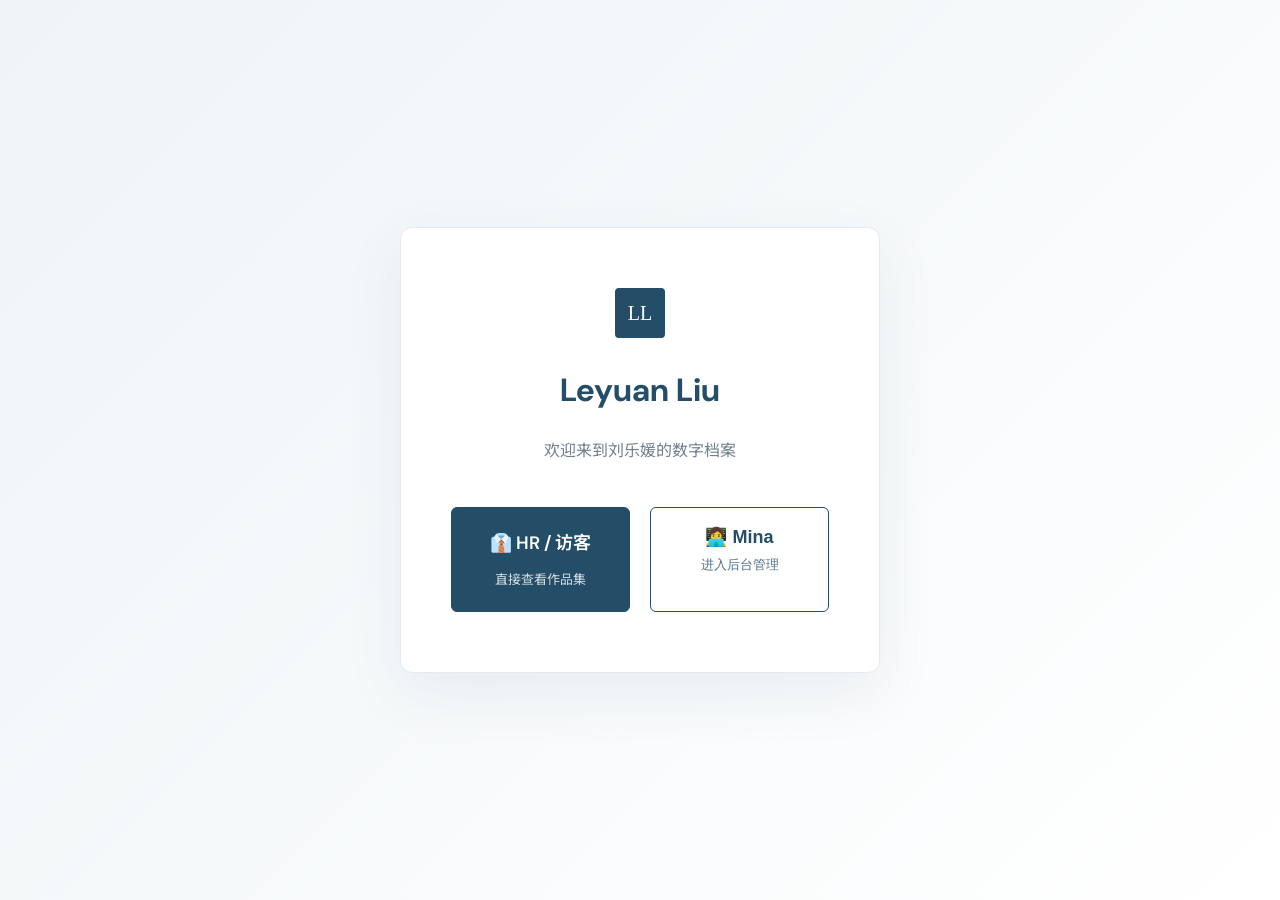
==== commit 9a0cbe14: "Update index.html" ====
--- a/index.html
+++ b/index.html
@@ -7,7 +7,6 @@
   <link href="https://fonts.googleapis.com/css2?family=DM+Sans:wght@400;500;700&family=Noto+Sans+SC:wght@400;500;700&display=swap" rel="stylesheet">
   <link rel="stylesheet" href="styles.css">
   <style>
-    /* 专属大门页面的动画与样式 */
     .gate-container { height: 100vh; display: flex; align-items: center; justify-content: center; background: linear-gradient(135deg, #eef4f7 0%, #fff 100%); }
     .gate-card { background: #fff; padding: 60px 50px; border-radius: 12px; box-shadow: 0 20px 60px rgba(36,78,104,0.08); text-align: center; max-width: 480px; width: 90%; border: 1px solid #e5ebef; animation: fadeInUp 0.8s ease; }
     .gate-card h1 { font-size: 32px; color: #244e68; margin-bottom: 10px; }
@@ -49,7 +48,6 @@
       </div>
     </div>
   </div>
-
   <script>
     function showAdminForm() {
       document.getElementById('mainBtns').style.display = 'none';
--- a/styles.css
+++ b/styles.css
@@ -1,207 +1,202 @@
 *{box-sizing:border-box}
 :root{--ink:#172b3a;--muted:#71808c;--line:#e5ebef;--paper:#f7f9fa;--blue:#244e68;--blue2:#dce8ee;--accent:#b57b4a;--white:#fff}
 html{scroll-behavior:smooth;scroll-padding-top:90px}
-/* 全局字体放大 */
-body{margin:0;background:var(--paper);color:var(--ink);font-family:"DM Sans","Noto Sans SC",sans-serif;font-size:16px;line-height:1.8}
+/* 字体全局放大至 18px，行高 1.9 */
+body{margin:0;background:var(--paper);color:var(--ink);font-family:"DM Sans","Noto Sans SC",sans-serif;font-size:18px;line-height:1.9}
 .shell{max-width:1440px;margin:auto;background:#fff;min-height:100vh}
 
-/* 重点词加粗：使用主题蓝高亮 */
-b { color: var(--blue); font-weight: 700; }
-.exp-content li b,.project-card li b,.project-card p b,.detail-body li b,.skill-card p b,.credential h3 b,.timeline-item p b{color:var(--blue);font-weight:700}
+/* 重点词加粗与高亮特效 */
+b { color: var(--blue); font-weight: 700; background: linear-gradient(transparent 60%, rgba(36,78,104,0.15) 40%); }
 
 /* 顶栏 */
-.topbar{height:82px;padding:0 7.2%;display:flex;align-items:center;justify-content:space-between;border-bottom:1px solid var(--line);position:sticky;top:0;background:rgba(255,255,255,.95);backdrop-filter:blur(14px);z-index:20}
-.brand{display:flex;align-items:center;gap:12px;text-decoration:none;color:var(--ink);font-weight:700;letter-spacing:.12em;font-size:13px}
-.brand-mark{width:38px;height:38px;background:var(--blue);color:#fff;display:grid;place-items:center;font-family:Georgia,serif;font-size:15px;letter-spacing:0}
-.brand-sub{display:block;font-size:8px;color:#8a969e;letter-spacing:.16em;font-weight:500;margin-top:2px}
-nav{display:flex;gap:27px}
-nav a{color:#53616c;text-decoration:none;font-size:13.5px}
+.topbar{height:90px;padding:0 7.2%;display:flex;align-items:center;justify-content:space-between;border-bottom:1px solid var(--line);position:sticky;top:0;background:rgba(255,255,255,.95);backdrop-filter:blur(14px);z-index:20}
+.brand{display:flex;align-items:center;gap:12px;text-decoration:none;color:var(--ink);font-weight:700;letter-spacing:.12em;font-size:14px}
+.brand-mark{width:42px;height:42px;background:var(--blue);color:#fff;display:grid;place-items:center;font-family:Georgia,serif;font-size:16px;letter-spacing:0;border-radius:4px;transition:transform 0.3s}
+.brand:hover .brand-mark{transform:rotate(10deg)}
+.brand-sub{display:block;font-size:9px;color:#8a969e;letter-spacing:.16em;font-weight:500;margin-top:2px}
+nav{display:flex;gap:30px}
+nav a{color:#53616c;text-decoration:none;font-size:15px;position:relative;transition:color 0.3s}
+nav a::after{content:'';position:absolute;bottom:-5px;left:0;width:0;height:2px;background:var(--accent);transition:width 0.3s}
 nav a:hover{color:var(--accent)}
+nav a:hover::after{width:100%}
 .top-actions{display:flex;gap:10px}
-.lang-btn,.menu-btn{border:1px solid var(--line);background:white;padding:8px 12px;color:var(--blue);font-size:12px;cursor:pointer}
+.lang-btn,.menu-btn{border:1px solid var(--line);background:white;padding:8px 14px;color:var(--blue);font-size:13px;cursor:pointer;transition:all 0.2s;border-radius:4px}
+.lang-btn:hover,.menu-btn:hover{background:var(--blue);color:#fff}
 .menu-btn{display:none}
 
 /* HERO */
-.hero{position:relative;min-height:520px;padding:90px 10% 80px;background:linear-gradient(115deg,#f5f8fa 0%,#fff 58%,#edf3f6 100%);display:grid;grid-template-columns:1.25fr .75fr;align-items:center;gap:8%}
-.eyebrow,.kicker{font-size:11px;letter-spacing:.19em;color:var(--accent);font-weight:700}
-.pulse{display:inline-block;width:7px;height:7px;border-radius:50%;background:#7e9b88;margin-right:9px}
-.hero h1{font-size:clamp(38px,5vw,64px);line-height:1.2;letter-spacing:-.04em;margin:24px 0 18px;font-weight:600}
+.hero{position:relative;min-height:560px;padding:100px 10% 90px;background:linear-gradient(115deg,#f5f8fa 0%,#fff 58%,#edf3f6 100%);display:grid;grid-template-columns:1.25fr .75fr;align-items:center;gap:8%;overflow:hidden}
+.hero::before{content:'';position:absolute;top:-50%;right:-10%;width:600px;height:600px;background:radial-gradient(circle,rgba(36,78,104,0.05) 0%,transparent 70%);border-radius:50%;z-index:0}
+.eyebrow,.kicker{font-size:12px;letter-spacing:.19em;color:var(--accent);font-weight:700}
+.pulse{display:inline-block;width:8px;height:8px;border-radius:50%;background:#7e9b88;margin-right:9px;box-shadow:0 0 0 0 rgba(126,155,136,0.7);animation:pulse-anim 2s infinite}
+@keyframes pulse-anim { 0% { transform: scale(0.95); box-shadow: 0 0 0 0 rgba(126,155,136,0.7); } 70% { transform: scale(1); box-shadow: 0 0 0 8px rgba(126,155,136,0); } 100% { transform: scale(0.95); box-shadow: 0 0 0 0 rgba(126,155,136,0); } }
+.hero h1{font-size:clamp(42px,5.5vw,72px);line-height:1.2;letter-spacing:-.04em;margin:28px 0 20px;font-weight:600;position:relative;z-index:1}
 .hero h1 em{font-style:normal;color:var(--blue)}
-.latin{font-size:17px;color:#8a969e;letter-spacing:0;font-weight:400}
-.hero-lead{max-width:520px;color:#63727e;font-size:18px}
-.hero-tags{display:flex;flex-wrap:wrap;gap:9px;margin:28px 0}
-.hero-tags span{font-size:10px;letter-spacing:.1em;color:#557084;border:1px solid #dce5ea;padding:6px 9px}
-.hero-actions{display:flex;gap:12px;margin-top:30px}
-.btn{display:inline-flex;align-items:center;gap:20px;text-decoration:none;padding:12px 18px;font-size:13px;cursor:pointer;border:1px solid var(--blue);font-family:inherit;transition: all .2s;}
+.latin{font-size:20px;color:#8a969e;letter-spacing:0;font-weight:400}
+.hero-lead{max-width:560px;color:#5e6d78;font-size:20px;position:relative;z-index:1}
+.hero-tags{display:flex;flex-wrap:wrap;gap:10px;margin:32px 0;position:relative;z-index:1}
+.hero-tags span{font-size:12px;letter-spacing:.1em;color:#557084;border:1px solid #dce5ea;padding:8px 12px;border-radius:20px;background:#fff;transition:all 0.3s}
+.hero-tags span:hover{border-color:var(--accent);color:var(--accent);transform:translateY(-2px)}
+.hero-actions{display:flex;gap:16px;margin-top:34px;position:relative;z-index:1}
+.btn{display:inline-flex;align-items:center;gap:20px;text-decoration:none;padding:14px 22px;font-size:15px;cursor:pointer;border:1px solid var(--blue);font-family:inherit;transition: all .3s;border-radius:4px;}
 .primary{background:var(--blue);color:#fff}
 .secondary{background:#fff;color:var(--blue)}
-.btn:hover,.upload-btn:hover{transform:translateY(-1px);box-shadow:0 4px 12px rgba(36,78,104,.1)}
-.hero-panel{background:#fff;padding:26px 28px 22px;box-shadow:0 18px 55px #213d4b12;border:1px solid #e9eef1;max-width:340px;width:100%;justify-self:end}
-.panel-top,.panel-foot{display:flex;justify-content:space-between;color:#84919a;font-size:10px;letter-spacing:.13em}
-.live-dot{color:#7e9b88}
-.monogram{font-family:Georgia,serif;font-size:48px;color:#d8e3e9;margin:24px 0 8px}
-.panel-name{font-size:22px;font-weight:600}
-.panel-role{font-size:13px;color:#7c8992}
-.panel-divider{height:1px;background:var(--line);margin:20px 0}
-.panel-meta{display:flex;justify-content:space-between;gap:12px;font-size:12px;margin:11px 0}
+.btn:hover{transform:translateY(-3px);box-shadow:0 10px 25px rgba(36,78,104,0.15)}
+.hero-panel{background:#fff;padding:30px 32px;box-shadow:0 25px 65px rgba(33,61,75,0.08);border:1px solid #e9eef1;max-width:360px;width:100%;justify-self:end;border-radius:8px;position:relative;z-index:1;transition:transform 0.4s}
+.hero-panel:hover{transform:translateY(-5px)}
+.panel-top,.panel-foot{display:flex;justify-content:space-between;color:#84919a;font-size:11px;letter-spacing:.13em}
+.live-dot{color:#7e9b88;animation:blink 2s infinite}
+@keyframes blink { 0%, 100% { opacity: 1; } 50% { opacity: 0.3; } }
+.monogram{font-family:Georgia,serif;font-size:56px;color:#d8e3e9;margin:24px 0 10px}
+.panel-name{font-size:24px;font-weight:600}
+.panel-role{font-size:14px;color:#7c8992}
+.panel-divider{height:1px;background:var(--line);margin:24px 0}
+.panel-meta{display:flex;justify-content:space-between;gap:12px;font-size:14px;margin:12px 0}
 .panel-meta span{color:#98a3aa}
 .panel-meta b{font-weight:500;text-align:right}
-.panel-foot{border-top:1px solid var(--line);padding-top:16px;margin-top:22px;font-size:9px}
-.hero-index{position:absolute;bottom:24px;right:7%;font-size:11px;color:#a1abb1;letter-spacing:.12em}
+.panel-foot{border-top:1px solid var(--line);padding-top:18px;margin-top:26px;font-size:10px}
+.hero-index{position:absolute;bottom:30px;right:7%;font-size:12px;color:#a1abb1;letter-spacing:.12em}
 .hero-index span{color:var(--accent)}
 
 /* 指标条 */
-.metrics{display:grid;grid-template-columns:repeat(4,1fr);padding:30px 10%;background:var(--blue);color:#fff}
-.metrics div{padding:0 22px;border-right:1px solid #ffffff2a}
+.metrics{display:grid;grid-template-columns:repeat(4,1fr);padding:36px 10%;background:var(--blue);color:#fff}
+.metrics div{padding:0 24px;border-right:1px solid #ffffff2a;transition:transform 0.3s}
+.metrics div:hover{transform:scale(1.02)}
 .metrics div:first-child{padding-left:0}
 .metrics div:last-child{border:0}
-.metrics strong{display:block;font-size:28px;font-weight:500;letter-spacing:-.04em}
-.metrics span{font-size:12px;color:#c4d3dc}
+.metrics strong{display:block;font-size:32px;font-weight:500;letter-spacing:-.04em;margin-bottom:5px}
+.metrics span{font-size:14px;color:#c4d3dc}
 
 /* 通用 section */
-.section{padding:88px 10%;border-bottom:1px solid var(--line)}
-.section-head{display:flex;justify-content:space-between;align-items:end;gap:30px;margin-bottom:38px}
-.section-head h2{font-size:34px;line-height:1.2;margin:10px 0 0;letter-spacing:-.04em}
-.section-head>p{max-width:380px;color:var(--muted);font-size:14.5px;margin:0 0 4px}
+.section{padding:100px 10%;border-bottom:1px solid var(--line)}
+.section-head{display:flex;justify-content:space-between;align-items:end;gap:30px;margin-bottom:48px}
+.section-head h2{font-size:38px;line-height:1.2;margin:12px 0 0;letter-spacing:-.04em}
+.section-head>p{max-width:420px;color:var(--muted);font-size:16px;margin:0 0 4px}
 
 /* 关于 */
-.about-grid{display:grid;grid-template-columns:1.5fr .8fr;gap:9%}
-.about-main h3,.contact-card h3{font-size:17px;margin:0 0 24px}
-.timeline-item{display:grid;grid-template-columns:175px 1fr;gap:25px;padding:20px 0;border-top:1px solid var(--line)}
-.timeline-date{font-size:12px;color:var(--accent);letter-spacing:.06em}
-.timeline-item h4{margin:0;font-size:19px}
-.timeline-item p{margin:4px 0;color:#687782}
-.timeline-item .muted{font-size:14px;color:#89949b;margin-top:14px}
-.contact-card{background:#f5f8f9;padding:25px 28px}
-.contact-card p{border-top:1px solid #e3eaed;padding:13px 0;margin:0;display:flex;flex-direction:column;gap:4px}
-.contact-card p span{font-size:11px;color:#98a4ab;letter-spacing:.14em}
-.contact-card a,.contact-card b{font-size:14.5px;color:var(--blue);font-weight:500;text-decoration:none;overflow-wrap:anywhere}
-.text-btn{border:0;background:none;color:var(--accent);font-size:12.5px;padding:10px 0;cursor:pointer}
+.about-grid{display:grid;grid-template-columns:1.5fr .8fr;gap:8%}
+.about-main h3,.contact-card h3{font-size:20px;margin:0 0 28px}
+.timeline-item{display:grid;grid-template-columns:180px 1fr;gap:30px;padding:24px 0;border-top:1px solid var(--line)}
+.timeline-date{font-size:14px;color:var(--accent);letter-spacing:.06em;font-weight:600}
+.timeline-item h4{margin:0;font-size:22px}
+.timeline-item p{margin:6px 0;color:#5e6d78}
+.timeline-item .muted{font-size:15.5px;color:#89949b;margin-top:16px}
+.contact-card{background:#f8fafb;padding:30px 34px;border-radius:8px;border:1px solid var(--line)}
+.contact-card p{border-top:1px solid #e3eaed;padding:16px 0;margin:0;display:flex;flex-direction:column;gap:6px}
+.contact-card p span{font-size:12px;color:#98a4ab;letter-spacing:.14em}
+.contact-card a,.contact-card b{font-size:16px;color:var(--blue);font-weight:600;text-decoration:none;overflow-wrap:anywhere;transition:color 0.2s}
+.contact-card a:hover{color:var(--accent)}
+.text-btn{border:0;background:none;color:var(--accent);font-size:14px;padding:12px 0;cursor:pointer;font-weight:600}
 
 /* 经历 */
 .stack-list{border-top:1px solid var(--line)}
-.experience-card{display:grid;grid-template-columns:220px 1fr;gap:40px;padding:28px 0;border-bottom:1px solid var(--line)}
-.exp-date{font-size:12px;color:var(--accent);letter-spacing:.08em}
-.exp-company{font-weight:600;font-size:17.5px;margin:4px 0}
-.exp-role{font-size:13px;color:#788791}
-.exp-content h3{font-size:18px;margin:0 0 14px}
-.exp-content ul{padding-left:18px;margin:0;color:#64737e}
-.exp-content li{margin:10px 0;font-size:14.5px;line-height:1.85}
+.experience-card{display:grid;grid-template-columns:240px 1fr;gap:50px;padding:36px 0;border-bottom:1px solid var(--line);transition:background 0.3s;border-radius:8px}
+.experience-card:hover{background:#fcfdfd;}
+.exp-date{font-size:14px;color:var(--accent);letter-spacing:.08em;font-weight:600}
+.exp-company{font-weight:700;font-size:20px;margin:6px 0}
+.exp-role{font-size:15px;color:#788791}
+.exp-content h3{font-size:20px;margin:0 0 18px;color:var(--ink)}
+.exp-content ul{padding-left:20px;margin:0;color:#4a5b66}
+.exp-content li{margin:12px 0;font-size:16.5px;line-height:1.85}
 
 /* 项目 */
-.filter-row{display:flex;justify-content:space-between;gap:20px;margin-bottom:24px}
-input[type=search]{width:min(360px,100%);border:1px solid var(--line);padding:12px 15px;font:inherit;font-size:13px;outline:none;border-radius:4px;}
-.filters{display:flex;gap:7px;flex-wrap:wrap}
-.filter-btn{border:1px solid var(--line);background:#fff;color:#75838c;padding:9px 14px;font-size:12px;cursor:pointer;border-radius:4px;}
-.filter-btn.active{background:var(--blue);border-color:var(--blue);color:#fff}
-.project-grid{display:grid;grid-template-columns:repeat(2,1fr);gap:20px}
-.project-card{border:1px solid var(--line);padding:25px 26px 22px;display:flex;flex-direction:column;min-height:300px;transition:.2s;text-decoration:none;color:inherit;cursor:pointer;background:#fff;border-radius:6px;overflow:hidden;}
-.project-card:hover{border-color:#b7c9d3;box-shadow:0 12px 32px #244e681a;transform:translateY(-3px)}
-.project-cover{position:relative;aspect-ratio:16/9;margin:-25px -26px 18px;overflow:hidden;background:linear-gradient(135deg,#e9eff3,#d6e2e9);display:grid;place-items:center}
-.project-cover img{position:absolute;inset:0;width:100%;height:100%;object-fit:cover}
-.cover-placeholder{font-size:11px;letter-spacing:.18em;color:#8ba0ad;font-weight:600}
-.project-top{display:flex;justify-content:space-between;gap:12px;color:#9aa5ab;font-size:11px;letter-spacing:.1em}
-.project-card h3{font-size:20px;line-height:1.4;margin:16px 0 7px}
-.project-sub{font-size:12.5px;color:var(--accent)}
-.project-card p{font-size:14px;color:#697984;margin:10px 0}
-.project-card ul{padding-left:17px;margin:6px 0;color:#697984}
-.project-card li{font-size:13.5px;margin:7px 0}
-.tech-list{display:flex;flex-wrap:wrap;gap:6px;margin-top:auto;padding-top:18px}
-.tech-list span{background:#f1f5f7;color:#617987;padding:4px 8px;font-size:11px;border-radius:3px;}
-.card-cta{margin-top:16px;font-size:12.5px;color:var(--accent);letter-spacing:.05em;font-weight:600;}
+.filter-row{display:flex;justify-content:space-between;gap:20px;margin-bottom:36px}
+input[type=search]{width:min(400px,100%);border:1px solid var(--line);padding:14px 18px;font:inherit;font-size:15px;outline:none;border-radius:6px;transition:border 0.3s}
+input[type=search]:focus{border-color:var(--blue)}
+.filters{display:flex;gap:10px;flex-wrap:wrap}
+.filter-btn{border:1px solid var(--line);background:#fff;color:#75838c;padding:10px 18px;font-size:14px;cursor:pointer;border-radius:6px;transition:all 0.2s}
+.filter-btn:hover{border-color:var(--blue);color:var(--blue)}
+.filter-btn.active{background:var(--blue);border-color:var(--blue);color:#fff;box-shadow:0 4px 12px rgba(36,78,104,0.2)}
+.project-grid{display:grid;grid-template-columns:repeat(2,1fr);gap:28px}
+.project-card{border:1px solid var(--line);padding:32px 34px 28px;display:flex;flex-direction:column;min-height:320px;transition:.3s;text-decoration:none;color:inherit;cursor:pointer;background:#fff;border-radius:10px;overflow:hidden;position:relative}
+.project-card:hover{border-color:#b7c9d3;box-shadow:0 20px 40px rgba(36,78,104,0.08);transform:translateY(-6px)}
+.project-cover{position:relative;aspect-ratio:16/9;margin:-32px -34px 24px;overflow:hidden;background:linear-gradient(135deg,#e9eff3,#d6e2e9);display:grid;place-items:center}
+.project-cover img{position:absolute;inset:0;width:100%;height:100%;object-fit:cover;transition:transform 0.5s}
+.project-card:hover .project-cover img{transform:scale(1.05)}
+.cover-placeholder{font-size:13px;letter-spacing:.18em;color:#8ba0ad;font-weight:700}
+.project-top{display:flex;justify-content:space-between;gap:12px;color:#9aa5ab;font-size:12px;letter-spacing:.1em}
+.project-card h3{font-size:24px;line-height:1.4;margin:20px 0 8px}
+.project-sub{font-size:14px;color:var(--accent)}
+.project-card p{font-size:16px;color:#5e6d78;margin:14px 0}
+.tech-list{display:flex;flex-wrap:wrap;gap:8px;margin-top:auto;padding-top:24px}
+.tech-list span{background:#f1f5f7;color:#617987;padding:6px 10px;font-size:12px;border-radius:4px}
+.card-cta{margin-top:20px;font-size:14px;color:var(--accent);letter-spacing:.05em;font-weight:700;display:flex;align-items:center;gap:6px}
+.card-cta::after{content:'→';transition:transform 0.3s}
+.project-card:hover .card-cta::after{transform:translateX(6px)}
 
 /* 证书 / 技能 */
-.credential-grid{display:grid;grid-template-columns:repeat(3,1fr);gap:16px}
-.credential{border:1px solid var(--line);padding:20px;min-height:120px;border-radius:6px;background:#fff;display:flex;flex-direction:column;text-decoration:none;color:inherit;transition:.2s;}
-.credential.has-img:hover{border-color:var(--blue);box-shadow:0 8px 20px rgba(36,78,104,.08);transform:translateY(-2px);}
-.credential .cred-type{font-size:11px;color:var(--accent);letter-spacing:.12em}
-.credential h3{font-size:15px;margin:9px 0 4px}
-.credential p{font-size:12.5px;color:#89949b;margin:0}
-.cert-badge{margin-top:auto;padding-top:12px;font-size:11.5px;color:var(--blue);font-weight:600;}
-.skill-grid{display:grid;grid-template-columns:repeat(3,1fr);gap:16px}
-.skill-card{background:#f6f8f9;padding:24px;border-radius:6px;}
-.skill-card h3{font-size:15.5px;margin:0 0 10px}
-.skill-card p{font-size:14px;color:#6e7d87;margin:0;line-height:1.85}
-
-/* 资产库 */
-.vault-section{background:#fbfcfc}
-.vault-lock{display:flex;align-items:center;flex-wrap:wrap;gap:14px;background:#f3f7f9;border:1px solid #e1eaef;padding:22px 24px;margin-bottom:20px;border-radius:6px;}
-.vault-lock .lock-icon{font-size:18px}
-.vault-lock .lock-text{font-size:14.5px;color:#5d7280}
-.lock-form{display:flex;gap:8px;flex-wrap:wrap}
-.lock-form input{border:1px solid #dbe4e9;background:#fff;padding:10px 14px;font:inherit;font-size:14px;outline:none;width:220px;border-radius:4px;}
-.lock-form input:focus{border-color:var(--blue)}
-.lock-form button{background:var(--blue);color:#fff;border:0;padding:10px 22px;font:inherit;font-size:13.5px;cursor:pointer;border-radius:4px;}
-.lock-error{color:#b0413e;font-size:13px;margin:0;flex-basis:100%;min-height:0}
-.vault-controls{display:flex;gap:10px;align-items:center;margin:22px 0;flex-wrap:wrap}
-.upload-btn{background:var(--blue);color:#fff;padding:12px 18px;font-size:13px;cursor:pointer;display:inline-flex;gap:9px;align-items:center;border-radius:4px;}
-.small{padding:11px 15px;font-size:12.5px}
-.import-btn{cursor:pointer}
-.media-grid{display:grid;grid-template-columns:repeat(4,1fr);gap:12px}
-.media-item{border:1px solid var(--line);padding:9px;min-width:0;background:#fff;border-radius:4px;}
-.media-item img,.media-item video{width:100%;height:130px;object-fit:cover;background:#edf1f3;border-radius:2px;}
-.media-item .file-preview{height:130px;display:grid;place-items:center;background:#edf1f3;color:#68808e;font-size:30px}
-.media-item p{font-size:12px;overflow-wrap:anywhere;margin:8px 0}
-.media-item button{border:0;background:none;color:#a15e4d;font-size:12px;cursor:pointer;padding:2px}
-.empty-state{color:#99a4aa;font-size:13.5px;padding:24px 0}
-
-/* 详情页 */
-.detail-hero{padding:70px 10% 50px;border-bottom:1px solid var(--line);background:linear-gradient(115deg,#f5f8fa,#fff)}
-.detail-hero h1{font-size:clamp(30px,4vw,46px);line-height:1.25;letter-spacing:-.03em;margin:14px 0 8px}
-.detail-sub{color:var(--accent);font-size:14.5px;margin:0 0 18px}
-.detail-intro{max-width:850px;color:#5e6d78;font-size:16.5px;line-height:1.85}
-.back-link{display:inline-block;color:var(--muted);font-size:13.5px;text-decoration:none;margin-bottom:26px}
+.credential-grid{display:grid;grid-template-columns:repeat(3,1fr);gap:20px}
+.credential{border:1px solid var(--line);padding:26px;min-height:140px;border-radius:8px;background:#fff;display:flex;flex-direction:column;text-decoration:none;color:inherit;transition:.3s;}
+.credential.has-img:hover{border-color:var(--blue);box-shadow:0 12px 30px rgba(36,78,104,0.1);transform:translateY(-4px);}
+.credential .cred-type{font-size:12px;color:var(--accent);letter-spacing:.12em;font-weight:600}
+.credential h3{font-size:18px;margin:12px 0 6px;line-height:1.4}
+.credential p{font-size:14px;color:#89949b;margin:0}
+.cert-badge{margin-top:auto;padding-top:16px;font-size:13px;color:var(--blue);font-weight:700;}
+.skill-grid{display:grid;grid-template-columns:repeat(3,1fr);gap:20px}
+.skill-card{background:#f8fafb;padding:30px;border-radius:8px;border:1px solid #eef2f5;transition:box-shadow 0.3s}
+.skill-card:hover{box-shadow:0 8px 24px rgba(0,0,0,0.04)}
+.skill-card h3{font-size:18px;margin:0 0 14px;color:var(--blue)}
+.skill-card p{font-size:15.5px;color:#5e6d78;margin:0;line-height:1.9}
+
+/* 页脚 */
+footer{padding:40px 10%;display:flex;align-items:center;justify-content:space-between;gap:20px;color:#829099;font-size:13px}
+.footer-brand{font-size:13px;letter-spacing:.14em;color:var(--blue);font-weight:700}
+.footer-brand span{display:block;font-size:10px;color:#a0aaaf;font-weight:400;margin-top:4px}
+footer a{color:var(--accent);text-decoration:none;font-size:12px;letter-spacing:.08em;transition:opacity 0.3s}
+footer a:hover{opacity:0.7}
+
+/* 详情页 (保持原有放大版) */
+.detail-hero{padding:80px 10% 60px;border-bottom:1px solid var(--line);background:linear-gradient(115deg,#f5f8fa,#fff)}
+.detail-hero h1{font-size:clamp(34px,4.5vw,52px);line-height:1.25;letter-spacing:-.03em;margin:16px 0 10px}
+.detail-sub{color:var(--accent);font-size:16px;margin:0 0 20px;font-weight:600}
+.detail-intro{max-width:900px;color:#5e6d78;font-size:18px;line-height:1.9}
+.back-link{display:inline-block;color:var(--muted);font-size:15px;text-decoration:none;margin-bottom:30px;transition:color 0.3s}
 .back-link:hover{color:var(--accent)}
-.detail-section{padding:56px 10%;border-bottom:1px solid var(--line)}
-.detail-section h2{font-size:25px;letter-spacing:-.02em;margin:0 0 24px}
-.detail-body{padding-left:20px;color:#5e6d78;margin:0}
-.detail-body li{margin:12px 0;font-size:15.5px;line-height:1.85}
-.gallery-grid{display:grid;grid-template-columns:repeat(auto-fill,minmax(280px,1fr));gap:16px}
-.gallery-item{margin:0;border:1px solid var(--line);background:#fff;padding:10px;border-radius:6px;}
-.gallery-item img,.gallery-item video{width:100%;height:220px;object-fit:cover;background:#eef2f4;display:block;border-radius:4px;}
-.gallery-item figcaption{font-size:13px;color:var(--muted);margin-top:10px;text-align:center;}
-.outcome-grid{display:grid;grid-template-columns:repeat(auto-fill,minmax(220px,1fr));gap:14px}
-.outcome-card{border:1px solid var(--line);padding:22px;background:#f8fafb;border-radius:6px;}
-.outcome-card strong{display:block;font-size:26px;color:var(--blue);letter-spacing:-.02em;font-weight:600;margin-bottom:6px}
-.outcome-card span{font-size:13.5px;color:var(--muted)}
-.doc-list{display:flex;flex-wrap:wrap;gap:10px}
-.doc-link{display:inline-flex;align-items:center;gap:8px;border:1px solid var(--line);padding:12px 18px;font-size:14px;color:var(--blue);text-decoration:none;border-radius:4px;}
-.doc-link:hover{border-color:var(--blue);background:#f6f9fb}
-
-/* 页脚 */
-footer{padding:34px 10%;display:flex;align-items:center;justify-content:space-between;gap:20px;color:#829099;font-size:12px}
-.footer-brand{font-size:12px;letter-spacing:.14em;color:var(--blue);font-weight:700}
-.footer-brand span{display:block;font-size:9px;color:#a0aaaf;font-weight:400;margin-top:3px}
-footer a{color:var(--accent);text-decoration:none;font-size:11.5px;letter-spacing:.08em}
+.detail-section{padding:60px 10%;border-bottom:1px solid var(--line)}
+.detail-section h2{font-size:28px;letter-spacing:-.02em;margin:0 0 30px}
+.detail-body{padding-left:24px;color:#5e6d78;margin:0}
+.detail-body li{margin:14px 0;font-size:16.5px;line-height:1.85}
+.gallery-grid{display:grid;grid-template-columns:repeat(auto-fill,minmax(300px,1fr));gap:20px}
+.gallery-item{margin:0;border:1px solid var(--line);background:#fff;padding:12px;border-radius:8px;transition:transform 0.3s}
+.gallery-item:hover{transform:translateY(-4px);box-shadow:0 10px 20px rgba(0,0,0,0.05)}
+.gallery-item img,.gallery-item video{width:100%;height:240px;object-fit:cover;background:#eef2f4;display:block;border-radius:6px;}
+.gallery-item figcaption{font-size:14px;color:var(--muted);margin-top:12px;text-align:center;}
+.outcome-grid{display:grid;grid-template-columns:repeat(auto-fill,minmax(240px,1fr));gap:20px}
+.outcome-card{border:1px solid var(--line);padding:26px;background:#f8fafb;border-radius:8px;transition:transform 0.3s}
+.outcome-card:hover{transform:scale(1.02)}
+.outcome-card strong{display:block;font-size:30px;color:var(--blue);letter-spacing:-.02em;font-weight:700;margin-bottom:8px}
+.outcome-card span{font-size:15px;color:var(--muted)}
+.doc-list{display:flex;flex-wrap:wrap;gap:14px}
+.doc-link{display:inline-flex;align-items:center;gap:8px;border:1px solid var(--line);padding:14px 22px;font-size:16px;color:var(--blue);text-decoration:none;border-radius:6px;transition:all 0.3s}
+.doc-link:hover{border-color:var(--blue);background:#f6f9fb;transform:translateY(-2px)}
 
 @media(max-width:900px){
   .topbar{padding:0 5%}nav{gap:13px}
   .hero{padding:70px 7%;gap:4%}
   .section,.detail-hero,.detail-section{padding:70px 7%}
   .metrics{padding:25px 7%}.metrics div{padding:0 12px}
-  .about-grid{gap:4%}.experience-card{grid-template-columns:175px 1fr;gap:25px}
+  .about-grid{gap:4%}.experience-card{grid-template-columns:190px 1fr;gap:25px}
 }
 @media(max-width:700px){
-  .topbar{height:68px}.menu-btn{display:block}
-  nav{display:none;position:absolute;top:68px;left:0;right:0;background:#fff;padding:18px 6%;border-bottom:1px solid var(--line);flex-direction:column;gap:14px}
+  .topbar{height:70px}.menu-btn{display:block}
+  nav{display:none;position:absolute;top:70px;left:0;right:0;background:#fff;padding:20px 6%;border-bottom:1px solid var(--line);flex-direction:column;gap:16px;box-shadow:0 10px 20px rgba(0,0,0,0.05)}
   nav.open{display:flex}
-  .hero{grid-template-columns:1fr;padding:58px 7% 70px}
-  .hero-panel{justify-self:start;margin-top:20px;max-width:none}
-  .hero h1{font-size:43px}.hero-lead{font-size:17px}
-  .metrics{grid-template-columns:repeat(2,1fr);gap:20px}.metrics div{border:0;padding:0}
+  .hero{grid-template-columns:1fr;padding:60px 7% 70px}
+  .hero-panel{justify-self:start;margin-top:24px;max-width:none}
+  .hero h1{font-size:46px}.hero-lead{font-size:18px}
+  .metrics{grid-template-columns:repeat(2,1fr);gap:24px}.metrics div{border:0;padding:0}
   .section,.detail-hero,.detail-section{padding:60px 7%}
-  .section-head{display:block}.section-head>p{margin-top:14px}
+  .section-head{display:block}.section-head>p{margin-top:16px}
   .about-grid,.project-grid{grid-template-columns:1fr}
-  .timeline-item{grid-template-columns:1fr;gap:6px}
-  .experience-card{grid-template-columns:1fr;gap:10px}
+  .timeline-item{grid-template-columns:1fr;gap:8px}
+  .experience-card{grid-template-columns:1fr;gap:12px}
   .credential-grid,.skill-grid{grid-template-columns:repeat(2,1fr)}
-  .filter-row{display:block}.filters{margin-top:12px}
+  .filter-row{display:block}.filters{margin-top:14px}
   .media-grid{grid-template-columns:repeat(2,1fr)}
-  .vault-controls{flex-wrap:wrap}
-  footer{padding:28px 7%;flex-wrap:wrap}
+  footer{padding:30px 7%;flex-wrap:wrap}
 }
 @media(max-width:420px){
   .credential-grid,.skill-grid{grid-template-columns:1fr}
-  .hero-tags{gap:5px}.hero-tags span{font-size:9px}
-  .metrics strong{font-size:24px}
+  .hero-tags{gap:6px}.hero-tags span{font-size:10px}
+  .metrics strong{font-size:26px}
 }
